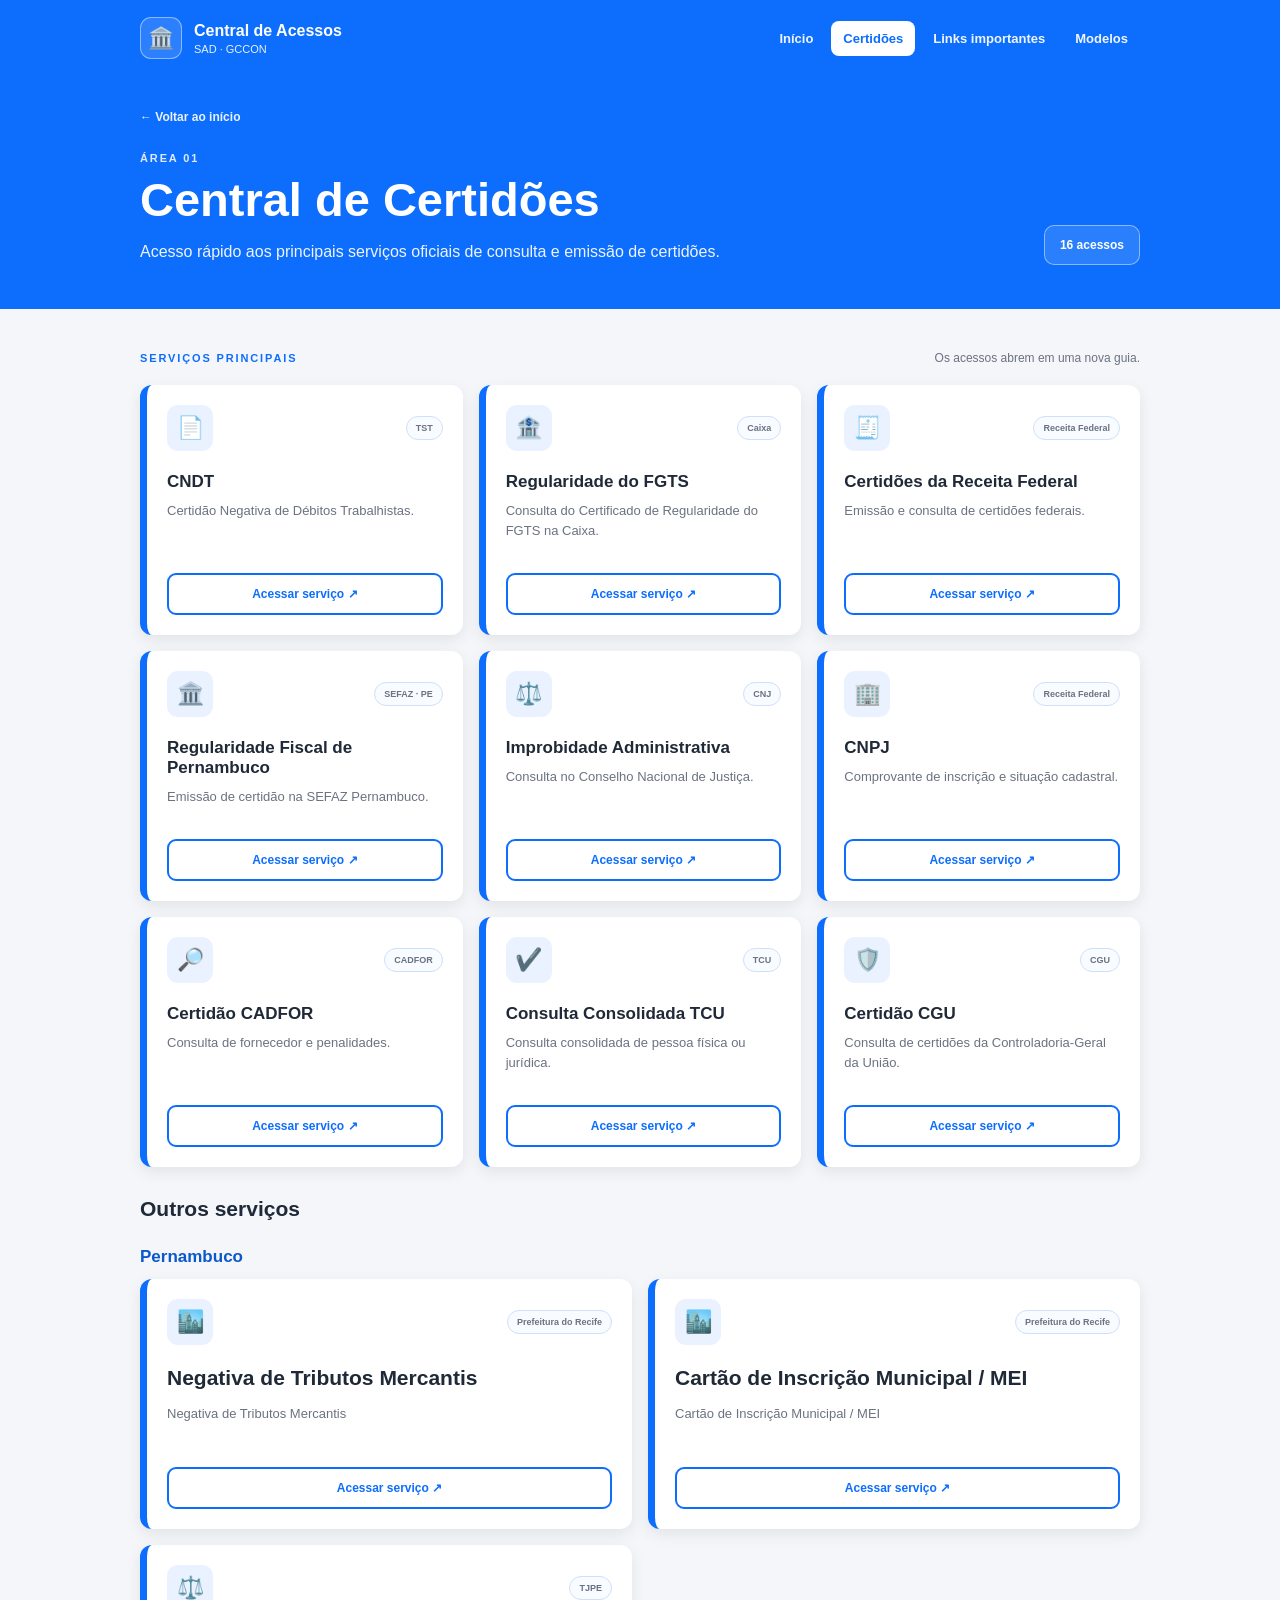
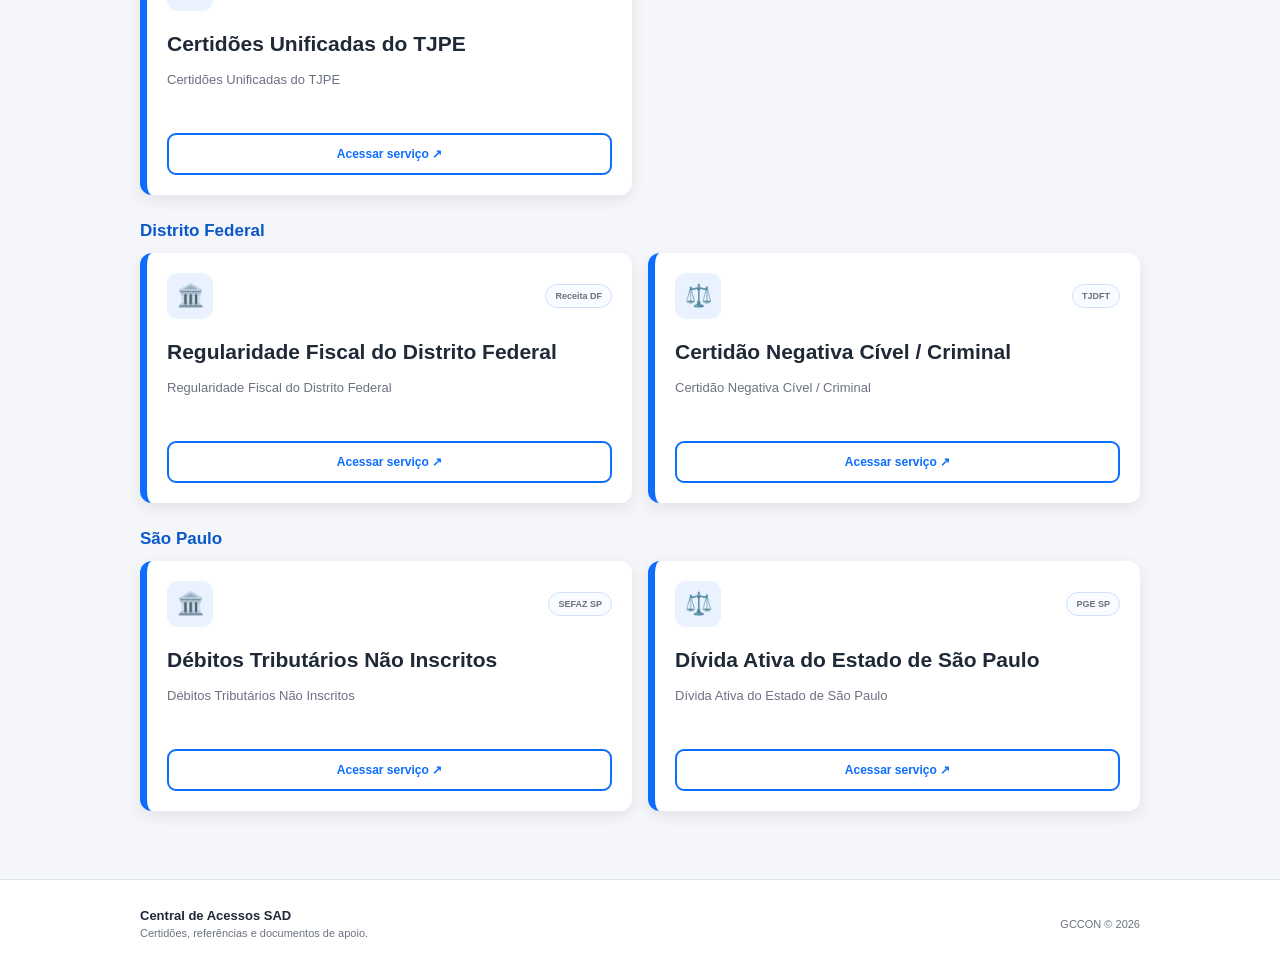
==== certidoes.html @ d299681a "Add files via upload" ====
<!DOCTYPE html><html lang="pt-BR"><head><meta charset="UTF-8"><meta name="viewport" content="width=device-width,initial-scale=1.0"><meta name="description" content="Central unificada de acessos SAD."><title>Central de Certidões | Central de Acessos SAD</title><link rel="stylesheet" href="style.css"></head><body><header class="site-header"><div class="page-width header-inner"><a class="brand" href="index.html"><span class="brand-icon">🏛️</span><span><strong>Central de Acessos</strong><small>SAD · GCCON</small></span></a><nav class="main-nav" aria-label="Navegação principal"><a  href="index.html">Início</a><a class="active" href="certidoes.html">Certidões</a><a  href="links-importantes.html">Links importantes</a><a  href="modelos.html">Modelos</a></nav></div></header><main><section class="page-intro"><div class="page-width"><a class="back-link" href="index.html">← Voltar ao início</a><div class="page-intro-row"><div><span class="eyebrow">Área 01</span><h1>Central de Certidões</h1><p>Acesso rápido aos principais serviços oficiais de consulta e emissão de certidões.</p></div><div class="stat">16 acessos</div></div></div></section><section class="page-width listing-section"><div class="listing-heading"><span class="eyebrow">Serviços principais</span><p>Os acessos abrem em uma nova guia.</p></div><div class="service-grid three"><article class="service-card"><div class="service-top"><span class="icon-box">📄</span><span class="category-pill">TST</span></div><div class="service-body"><h2>CNDT</h2><p>Certidão Negativa de Débitos Trabalhistas.</p></div><a class="action-button" href="https://cndt-certidao.tst.jus.br/inicio.faces" target="_blank" rel="noopener noreferrer">Acessar serviço ↗</a></article><article class="service-card"><div class="service-top"><span class="icon-box">🏦</span><span class="category-pill">Caixa</span></div><div class="service-body"><h2>Regularidade do FGTS</h2><p>Consulta do Certificado de Regularidade do FGTS na Caixa.</p></div><a class="action-button" href="https://consulta-crf.caixa.gov.br/consultacrf/pages/consultaEmpregador.jsf" target="_blank" rel="noopener noreferrer">Acessar serviço ↗</a></article><article class="service-card"><div class="service-top"><span class="icon-box">🧾</span><span class="category-pill">Receita Federal</span></div><div class="service-body"><h2>Certidões da Receita Federal</h2><p>Emissão e consulta de certidões federais.</p></div><a class="action-button" href="https://servicos.receitafederal.gov.br/servico/certidoes/#/home" target="_blank" rel="noopener noreferrer">Acessar serviço ↗</a></article><article class="service-card"><div class="service-top"><span class="icon-box">🏛️</span><span class="category-pill">SEFAZ · PE</span></div><div class="service-body"><h2>Regularidade Fiscal de Pernambuco</h2><p>Emissão de certidão na SEFAZ Pernambuco.</p></div><a class="action-button" href="https://efisco.sefaz.pe.gov.br/sfi_trb_gcc/PREmitirCertidaoRegularidadeFiscalMovel" target="_blank" rel="noopener noreferrer">Acessar serviço ↗</a></article><article class="service-card"><div class="service-top"><span class="icon-box">⚖️</span><span class="category-pill">CNJ</span></div><div class="service-body"><h2>Improbidade Administrativa</h2><p>Consulta no Conselho Nacional de Justiça.</p></div><a class="action-button" href="https://www.cnj.jus.br/improbidade_adm/consultar_requerido.php" target="_blank" rel="noopener noreferrer">Acessar serviço ↗</a></article><article class="service-card"><div class="service-top"><span class="icon-box">🏢</span><span class="category-pill">Receita Federal</span></div><div class="service-body"><h2>CNPJ</h2><p>Comprovante de inscrição e situação cadastral.</p></div><a class="action-button" href="https://solucoes.receita.fazenda.gov.br/Servicos/cnpjreva/" target="_blank" rel="noopener noreferrer">Acessar serviço ↗</a></article><article class="service-card"><div class="service-top"><span class="icon-box">🔎</span><span class="category-pill">CADFOR</span></div><div class="service-body"><h2>Certidão CADFOR</h2><p>Consulta de fornecedor e penalidades.</p></div><a class="action-button" href="https://efisco.sefaz.pe.gov.br/sfi_fin_gbp/PREmitirFornecedorPenalidade" target="_blank" rel="noopener noreferrer">Acessar serviço ↗</a></article><article class="service-card"><div class="service-top"><span class="icon-box">✔️</span><span class="category-pill">TCU</span></div><div class="service-body"><h2>Consulta Consolidada TCU</h2><p>Consulta consolidada de pessoa física ou jurídica.</p></div><a class="action-button" href="https://certidoes-apf.apps.tcu.gov.br/" target="_blank" rel="noopener noreferrer">Acessar serviço ↗</a></article><article class="service-card"><div class="service-top"><span class="icon-box">🛡️</span><span class="category-pill">CGU</span></div><div class="service-body"><h2>Certidão CGU</h2><p>Consulta de certidões da Controladoria-Geral da União.</p></div><a class="action-button" href="https://certidoes.cgu.gov.br/consulta-certidao" target="_blank" rel="noopener noreferrer">Acessar serviço ↗</a></article></div><div class="other-services"><h2>Outros serviços</h2><div class="other-group"><h3>Pernambuco</h3><div class="service-grid"><article class="service-card"><div class="service-top"><span class="icon-box">🏙️</span><span class="category-pill">Prefeitura do Recife</span></div><div class="service-body"><h2>Negativa de Tributos Mercantis</h2><p>Negativa de Tributos Mercantis</p></div><a class="action-button" href="https://portalfinancas.recife.pe.gov.br/emissaoCertidao/4" target="_blank" rel="noopener noreferrer">Acessar serviço ↗</a></article><article class="service-card"><div class="service-top"><span class="icon-box">🏙️</span><span class="category-pill">Prefeitura do Recife</span></div><div class="service-body"><h2>Cartão de Inscrição Municipal / MEI</h2><p>Cartão de Inscrição Municipal / MEI</p></div><a class="action-button" href="https://portalfinancas.recife.pe.gov.br/emissaoPJMei" target="_blank" rel="noopener noreferrer">Acessar serviço ↗</a></article><article class="service-card"><div class="service-top"><span class="icon-box">⚖️</span><span class="category-pill">TJPE</span></div><div class="service-body"><h2>Certidões Unificadas do TJPE</h2><p>Certidões Unificadas do TJPE</p></div><a class="action-button" href="https://certidoesunificadas.app.tjpe.jus.br/" target="_blank" rel="noopener noreferrer">Acessar serviço ↗</a></article></div></div><div class="other-group"><h3>Distrito Federal</h3><div class="service-grid"><article class="service-card"><div class="service-top"><span class="icon-box">🏛️</span><span class="category-pill">Receita DF</span></div><div class="service-body"><h2>Regularidade Fiscal do Distrito Federal</h2><p>Regularidade Fiscal do Distrito Federal</p></div><a class="action-button" href="https://ww1.receita.fazenda.df.gov.br/cidadao/certidoes/Certidao" target="_blank" rel="noopener noreferrer">Acessar serviço ↗</a></article><article class="service-card"><div class="service-top"><span class="icon-box">⚖️</span><span class="category-pill">TJDFT</span></div><div class="service-body"><h2>Certidão Negativa Cível / Criminal</h2><p>Certidão Negativa Cível / Criminal</p></div><a class="action-button" href="https://cnc.tjdft.jus.br/solicitacao-externa" target="_blank" rel="noopener noreferrer">Acessar serviço ↗</a></article></div></div><div class="other-group"><h3>São Paulo</h3><div class="service-grid"><article class="service-card"><div class="service-top"><span class="icon-box">🏛️</span><span class="category-pill">SEFAZ SP</span></div><div class="service-body"><h2>Débitos Tributários Não Inscritos</h2><p>Débitos Tributários Não Inscritos</p></div><a class="action-button" href="https://www10.fazenda.sp.gov.br/CertidaoNegativaDeb/Pages/EmissaoCertidaoNegativa.aspx" target="_blank" rel="noopener noreferrer">Acessar serviço ↗</a></article><article class="service-card"><div class="service-top"><span class="icon-box">⚖️</span><span class="category-pill">PGE SP</span></div><div class="service-body"><h2>Dívida Ativa do Estado de São Paulo</h2><p>Dívida Ativa do Estado de São Paulo</p></div><a class="action-button" href="https://www.dividaativa.pge.sp.gov.br/sc/loginIdpGovBr.jsf" target="_blank" rel="noopener noreferrer">Acessar serviço ↗</a></article></div></div></div></section></main><footer class="site-footer"><div class="page-width footer-inner"><div><strong>Central de Acessos SAD</strong><span>Certidões, referências e documentos de apoio.</span></div><div>GCCON © 2026</div></div></footer></body></html>
---- style.css ----
:root{
  --blue:#0d6efd; --blue-dark:#0a58ca; --blue-soft:#eaf2ff;
  --bg:#f4f6fa; --surface:#fff; --text:#1f2937; --muted:#6b7280;
  --line:#dce3ed; --shadow:0 5px 15px rgba(0,0,0,.08);
  --shadow-hover:0 8px 20px rgba(13,110,253,.22);
}
*{box-sizing:border-box;margin:0;padding:0}
html{scroll-behavior:smooth}
body{min-height:100vh;display:flex;flex-direction:column;background:var(--bg);color:var(--text);font-family:"Segoe UI",Arial,sans-serif}
a{color:inherit;text-decoration:none}.page-width{width:min(1000px,calc(100% - 40px));margin-inline:auto}
.site-header{background:var(--blue);color:#fff}.header-inner{min-height:76px;display:flex;align-items:center;justify-content:space-between;gap:24px}.brand{display:flex;align-items:center;gap:12px}.brand-icon{width:42px;height:42px;display:grid;place-items:center;border:1px solid rgba(255,255,255,.45);border-radius:11px;background:rgba(255,255,255,.13);font-size:21px}.brand strong,.brand small{display:block}.brand strong{font-size:16px}.brand small{margin-top:3px;font-size:11px;opacity:.9}.main-nav{display:flex;gap:6px;align-items:center}.main-nav a{padding:10px 12px;border-radius:8px;color:#eef5ff;font-size:13px;font-weight:700;transition:.2s}.main-nav a:hover,.main-nav a.active{background:#fff;color:var(--blue)}
main{flex:1}.hero{background:var(--blue);color:#fff;padding:52px 0 58px}.hero-inner{display:flex;align-items:center;justify-content:space-between;gap:36px}.eyebrow{display:block;font-size:11px;font-weight:800;letter-spacing:.17em;text-transform:uppercase;color:var(--blue)}.hero .eyebrow{color:#dceaff}.hero h1{font-size:clamp(36px,5vw,54px);line-height:1.05;margin:9px 0 14px}.hero p{max-width:700px;font-size:16px;line-height:1.65;opacity:.94}.hero-mark{width:108px;height:108px;flex:0 0 auto;display:grid;place-items:center;border:2px solid rgba(255,255,255,.5);border-radius:24px;background:rgba(255,255,255,.12);font-size:42px}
.home-content,.listing-section,.documents-section{padding:42px 0 68px}.section-heading{display:flex;align-items:end;justify-content:space-between;gap:24px;margin-bottom:22px}.section-heading h2{font-size:26px;margin-top:6px}.section-heading p{max-width:390px;color:var(--muted);font-size:13px;line-height:1.5}.project-grid{display:grid;grid-template-columns:repeat(3,minmax(0,1fr));gap:18px}.project-card{min-height:300px;padding:23px;display:flex;flex-direction:column;background:#fff;border-radius:12px;border-left:7px solid var(--blue);box-shadow:var(--shadow);transition:.2s}.project-card:hover{transform:translateY(-4px);background:var(--blue);color:#fff;box-shadow:var(--shadow-hover)}.project-top,.project-footer,.service-top,.group-heading,.download-row,.download-info{display:flex;align-items:center}.project-top,.project-footer,.service-top,.group-heading,.download-row{justify-content:space-between;gap:14px}.project-number{font-size:12px;font-weight:800;color:#9ca3af}.icon-box{width:46px;height:46px;display:grid;place-items:center;border-radius:11px;background:var(--blue-soft);font-size:22px}.project-card:hover .icon-box{background:#fff}.project-body{margin:31px 0 24px}.project-card h3{font-size:20px;margin-bottom:11px}.project-card p{font-size:13px;line-height:1.65;color:var(--muted)}.project-card:hover p,.project-card:hover .project-number,.project-card:hover .project-footer{color:#eaf2ff}.project-footer{margin-top:auto;padding-top:16px;border-top:1px solid var(--line);font-size:11px;color:var(--muted);font-weight:700}.project-card:hover .project-footer{border-color:rgba(255,255,255,.3)}.round-arrow{width:31px;height:31px;display:grid;place-items:center;border-radius:50%;background:var(--blue);color:#fff}.project-card:hover .round-arrow{background:#fff;color:var(--blue)}
.page-intro{background:var(--blue);color:#fff;padding:31px 0 44px}.back-link{display:inline-block;margin-bottom:28px;color:#eaf2ff;font-size:12px;font-weight:700}.page-intro-row{display:flex;align-items:end;justify-content:space-between;gap:30px}.page-intro h1{font-size:clamp(34px,5vw,47px);margin:8px 0 12px}.page-intro p{max-width:690px;line-height:1.6;opacity:.93}.page-intro .eyebrow{color:#dceaff}.stat{padding:12px 15px;border:1px solid rgba(255,255,255,.45);border-radius:10px;background:rgba(255,255,255,.12);font-size:12px;font-weight:800;white-space:nowrap}
.listing-heading{display:flex;align-items:center;justify-content:space-between;gap:20px;margin-bottom:20px}.listing-heading p{color:var(--muted);font-size:12px}.service-grid{display:grid;grid-template-columns:repeat(2,minmax(0,1fr));gap:16px}.service-grid.three{grid-template-columns:repeat(3,minmax(0,1fr))}.service-card{min-height:250px;padding:20px;display:flex;flex-direction:column;background:#fff;border-radius:12px;border-left:7px solid var(--blue);box-shadow:var(--shadow);transition:.2s}.service-card:hover{transform:translateY(-3px);box-shadow:var(--shadow-hover)}.category-pill{padding:6px 9px;border:1px solid #cfe0f8;border-radius:999px;background:#f8fbff;color:var(--muted);font-size:9px;font-weight:800}.service-body{margin:21px 0 18px}.service-card h2{font-size:17px;margin-bottom:9px}.service-card p{color:var(--muted);font-size:13px;line-height:1.55}.action-button,.download-button{margin-top:auto;min-height:42px;padding:10px 14px;display:flex;align-items:center;justify-content:center;gap:7px;border:2px solid var(--blue);border-radius:9px;color:var(--blue);font-size:12px;font-weight:800;transition:.2s}.action-button:hover,.download-button:hover{background:var(--blue);color:#fff}.other-services{margin-top:30px}.other-services h2{font-size:21px;margin-bottom:14px}.other-group{margin-top:26px}.other-group h3{font-size:17px;margin-bottom:12px;color:var(--blue-dark)}
.documents-section{display:grid;gap:28px}.document-group{padding:21px;background:#fff;border-radius:14px;border:1px solid var(--line);box-shadow:var(--shadow)}.group-heading{margin-bottom:16px}.group-heading h2{font-size:20px}.count-pill{padding:6px 9px;border-radius:999px;background:var(--blue-soft);color:var(--blue);font-size:10px;font-weight:800}.download-list{display:grid;gap:10px}.download-row{min-height:76px;padding:13px 14px;border:1px solid #e5e7eb;border-radius:10px;background:#fbfdff}.download-info{min-width:0;gap:12px}.file-icon{width:39px;height:39px;display:grid;place-items:center;flex:0 0 auto;border-radius:9px;background:var(--blue-soft);font-size:18px}.download-row h3{font-size:13px;line-height:1.35;margin-bottom:4px}.file-type{color:var(--blue);font-size:9px;font-weight:800}.download-button{min-width:104px;margin:0;flex:0 0 auto}
.site-footer{margin-top:auto;background:#fff;border-top:1px solid var(--line)}.footer-inner{min-height:88px;display:flex;align-items:center;justify-content:space-between;gap:20px;color:var(--muted);font-size:11px}.footer-inner strong,.footer-inner span{display:block}.footer-inner strong{color:var(--text);font-size:13px;margin-bottom:4px}
@media(max-width:850px){.header-inner{padding:13px 0;align-items:flex-start;flex-direction:column}.main-nav{width:100%;overflow-x:auto}.main-nav a{white-space:nowrap}.project-grid,.service-grid.three{grid-template-columns:repeat(2,minmax(0,1fr))}.project-card:last-child{grid-column:1/-1}.hero-mark{display:none}}
@media(max-width:620px){.page-width{width:min(100% - 24px,1000px)}.hero{padding:38px 0 43px}.hero h1{font-size:37px}.section-heading,.listing-heading,.page-intro-row{align-items:flex-start;flex-direction:column}.project-grid,.service-grid,.service-grid.three{grid-template-columns:1fr}.project-card:last-child{grid-column:auto}.download-row{align-items:stretch;flex-direction:column}.download-button{width:100%}.footer-inner{padding:21px 0;align-items:flex-start;flex-direction:column;justify-content:center}}
@media(prefers-reduced-motion:reduce){*{scroll-behavior:auto!important;transition:none!important}}
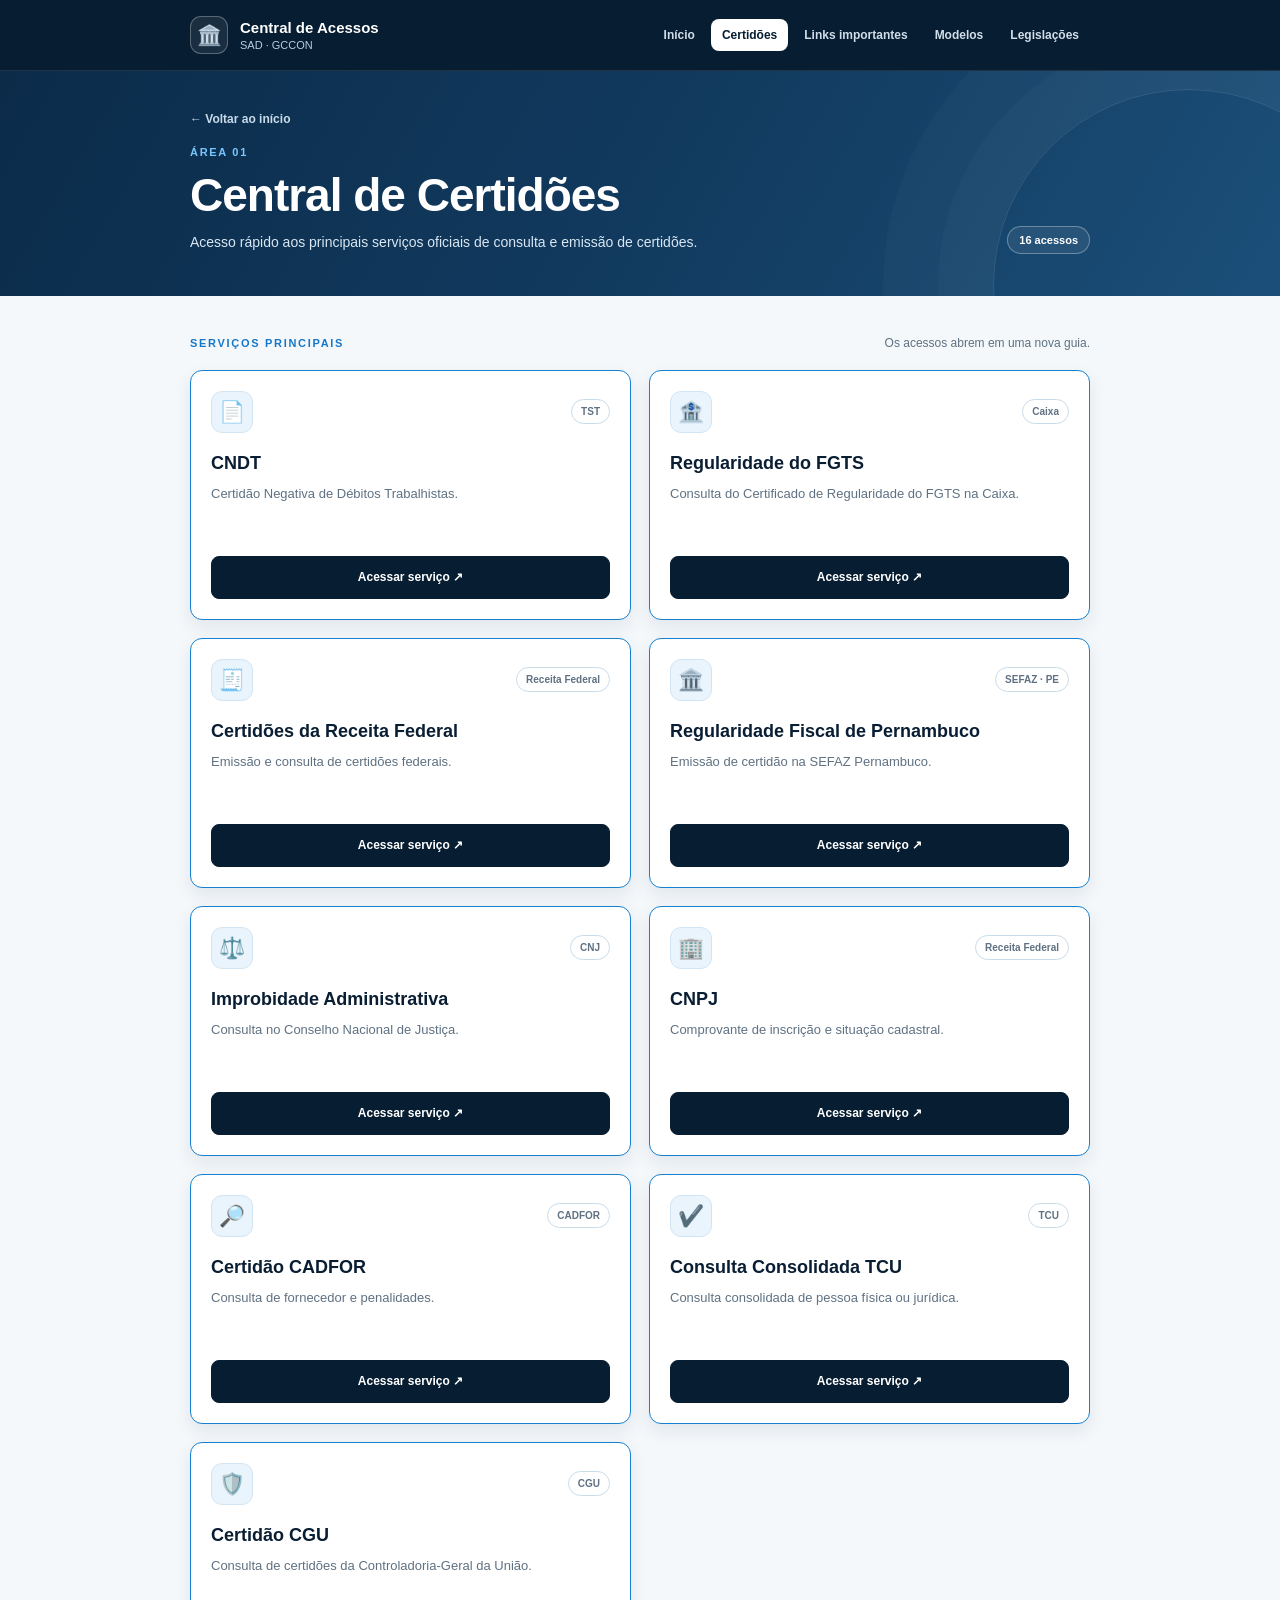
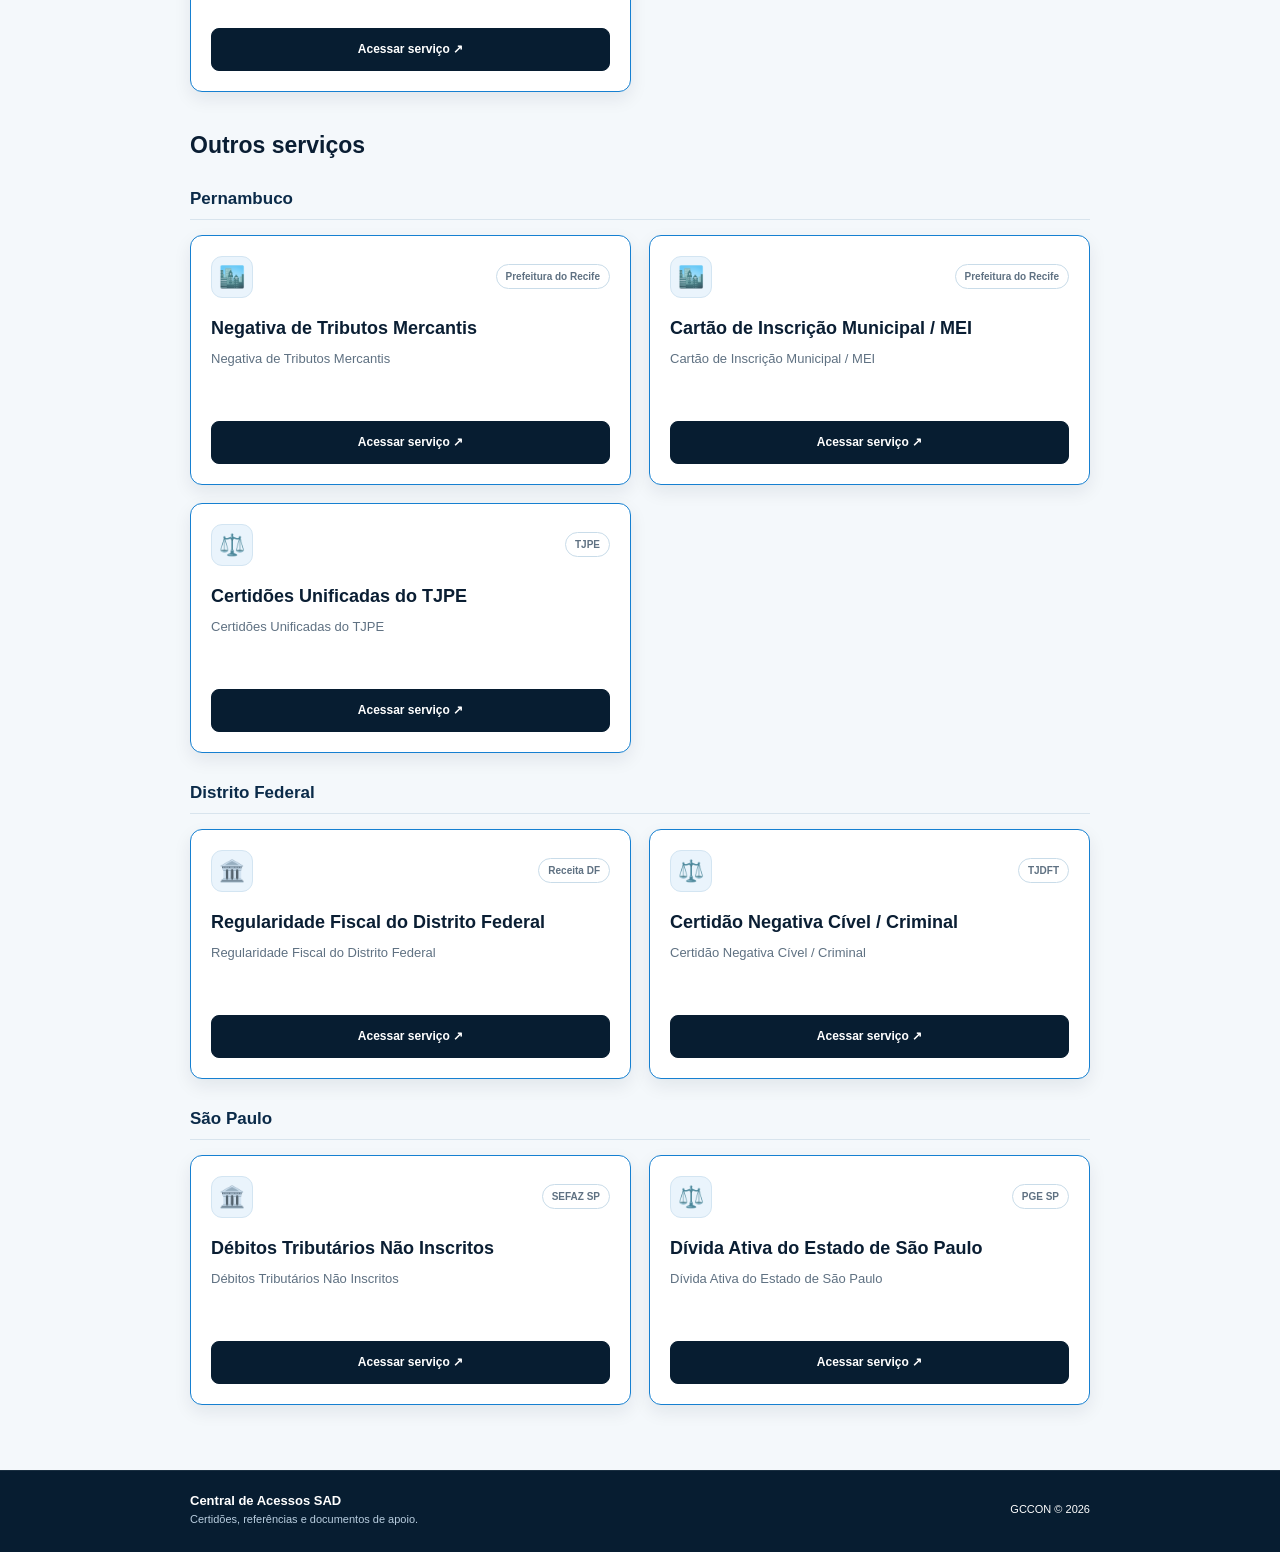
==== commit dcd46a98: "Add files via upload" ====
--- a/certidoes.html
+++ b/certidoes.html
@@ -1 +1 @@
-<!DOCTYPE html><html lang="pt-BR"><head><meta charset="UTF-8"><meta name="viewport" content="width=device-width,initial-scale=1.0"><meta name="description" content="Central unificada de acessos SAD."><title>Central de Certidões | Central de Acessos SAD</title><link rel="stylesheet" href="style.css"></head><body><header class="site-header"><div class="page-width header-inner"><a class="brand" href="index.html"><span class="brand-icon">🏛️</span><span><strong>Central de Acessos</strong><small>SAD · GCCON</small></span></a><nav class="main-nav" aria-label="Navegação principal"><a  href="index.html">Início</a><a class="active" href="certidoes.html">Certidões</a><a  href="links-importantes.html">Links importantes</a><a  href="modelos.html">Modelos</a></nav></div></header><main><section class="page-intro"><div class="page-width"><a class="back-link" href="index.html">← Voltar ao início</a><div class="page-intro-row"><div><span class="eyebrow">Área 01</span><h1>Central de Certidões</h1><p>Acesso rápido aos principais serviços oficiais de consulta e emissão de certidões.</p></div><div class="stat">16 acessos</div></div></div></section><section class="page-width listing-section"><div class="listing-heading"><span class="eyebrow">Serviços principais</span><p>Os acessos abrem em uma nova guia.</p></div><div class="service-grid three"><article class="service-card"><div class="service-top"><span class="icon-box">📄</span><span class="category-pill">TST</span></div><div class="service-body"><h2>CNDT</h2><p>Certidão Negativa de Débitos Trabalhistas.</p></div><a class="action-button" href="https://cndt-certidao.tst.jus.br/inicio.faces" target="_blank" rel="noopener noreferrer">Acessar serviço ↗</a></article><article class="service-card"><div class="service-top"><span class="icon-box">🏦</span><span class="category-pill">Caixa</span></div><div class="service-body"><h2>Regularidade do FGTS</h2><p>Consulta do Certificado de Regularidade do FGTS na Caixa.</p></div><a class="action-button" href="https://consulta-crf.caixa.gov.br/consultacrf/pages/consultaEmpregador.jsf" target="_blank" rel="noopener noreferrer">Acessar serviço ↗</a></article><article class="service-card"><div class="service-top"><span class="icon-box">🧾</span><span class="category-pill">Receita Federal</span></div><div class="service-body"><h2>Certidões da Receita Federal</h2><p>Emissão e consulta de certidões federais.</p></div><a class="action-button" href="https://servicos.receitafederal.gov.br/servico/certidoes/#/home" target="_blank" rel="noopener noreferrer">Acessar serviço ↗</a></article><article class="service-card"><div class="service-top"><span class="icon-box">🏛️</span><span class="category-pill">SEFAZ · PE</span></div><div class="service-body"><h2>Regularidade Fiscal de Pernambuco</h2><p>Emissão de certidão na SEFAZ Pernambuco.</p></div><a class="action-button" href="https://efisco.sefaz.pe.gov.br/sfi_trb_gcc/PREmitirCertidaoRegularidadeFiscalMovel" target="_blank" rel="noopener noreferrer">Acessar serviço ↗</a></article><article class="service-card"><div class="service-top"><span class="icon-box">⚖️</span><span class="category-pill">CNJ</span></div><div class="service-body"><h2>Improbidade Administrativa</h2><p>Consulta no Conselho Nacional de Justiça.</p></div><a class="action-button" href="https://www.cnj.jus.br/improbidade_adm/consultar_requerido.php" target="_blank" rel="noopener noreferrer">Acessar serviço ↗</a></article><article class="service-card"><div class="service-top"><span class="icon-box">🏢</span><span class="category-pill">Receita Federal</span></div><div class="service-body"><h2>CNPJ</h2><p>Comprovante de inscrição e situação cadastral.</p></div><a class="action-button" href="https://solucoes.receita.fazenda.gov.br/Servicos/cnpjreva/" target="_blank" rel="noopener noreferrer">Acessar serviço ↗</a></article><article class="service-card"><div class="service-top"><span class="icon-box">🔎</span><span class="category-pill">CADFOR</span></div><div class="service-body"><h2>Certidão CADFOR</h2><p>Consulta de fornecedor e penalidades.</p></div><a class="action-button" href="https://efisco.sefaz.pe.gov.br/sfi_fin_gbp/PREmitirFornecedorPenalidade" target="_blank" rel="noopener noreferrer">Acessar serviço ↗</a></article><article class="service-card"><div class="service-top"><span class="icon-box">✔️</span><span class="category-pill">TCU</span></div><div class="service-body"><h2>Consulta Consolidada TCU</h2><p>Consulta consolidada de pessoa física ou jurídica.</p></div><a class="action-button" href="https://certidoes-apf.apps.tcu.gov.br/" target="_blank" rel="noopener noreferrer">Acessar serviço ↗</a></article><article class="service-card"><div class="service-top"><span class="icon-box">🛡️</span><span class="category-pill">CGU</span></div><div class="service-body"><h2>Certidão CGU</h2><p>Consulta de certidões da Controladoria-Geral da União.</p></div><a class="action-button" href="https://certidoes.cgu.gov.br/consulta-certidao" target="_blank" rel="noopener noreferrer">Acessar serviço ↗</a></article></div><div class="other-services"><h2>Outros serviços</h2><div class="other-group"><h3>Pernambuco</h3><div class="service-grid"><article class="service-card"><div class="service-top"><span class="icon-box">🏙️</span><span class="category-pill">Prefeitura do Recife</span></div><div class="service-body"><h2>Negativa de Tributos Mercantis</h2><p>Negativa de Tributos Mercantis</p></div><a class="action-button" href="https://portalfinancas.recife.pe.gov.br/emissaoCertidao/4" target="_blank" rel="noopener noreferrer">Acessar serviço ↗</a></article><article class="service-card"><div class="service-top"><span class="icon-box">🏙️</span><span class="category-pill">Prefeitura do Recife</span></div><div class="service-body"><h2>Cartão de Inscrição Municipal / MEI</h2><p>Cartão de Inscrição Municipal / MEI</p></div><a class="action-button" href="https://portalfinancas.recife.pe.gov.br/emissaoPJMei" target="_blank" rel="noopener noreferrer">Acessar serviço ↗</a></article><article class="service-card"><div class="service-top"><span class="icon-box">⚖️</span><span class="category-pill">TJPE</span></div><div class="service-body"><h2>Certidões Unificadas do TJPE</h2><p>Certidões Unificadas do TJPE</p></div><a class="action-button" href="https://certidoesunificadas.app.tjpe.jus.br/" target="_blank" rel="noopener noreferrer">Acessar serviço ↗</a></article></div></div><div class="other-group"><h3>Distrito Federal</h3><div class="service-grid"><article class="service-card"><div class="service-top"><span class="icon-box">🏛️</span><span class="category-pill">Receita DF</span></div><div class="service-body"><h2>Regularidade Fiscal do Distrito Federal</h2><p>Regularidade Fiscal do Distrito Federal</p></div><a class="action-button" href="https://ww1.receita.fazenda.df.gov.br/cidadao/certidoes/Certidao" target="_blank" rel="noopener noreferrer">Acessar serviço ↗</a></article><article class="service-card"><div class="service-top"><span class="icon-box">⚖️</span><span class="category-pill">TJDFT</span></div><div class="service-body"><h2>Certidão Negativa Cível / Criminal</h2><p>Certidão Negativa Cível / Criminal</p></div><a class="action-button" href="https://cnc.tjdft.jus.br/solicitacao-externa" target="_blank" rel="noopener noreferrer">Acessar serviço ↗</a></article></div></div><div class="other-group"><h3>São Paulo</h3><div class="service-grid"><article class="service-card"><div class="service-top"><span class="icon-box">🏛️</span><span class="category-pill">SEFAZ SP</span></div><div class="service-body"><h2>Débitos Tributários Não Inscritos</h2><p>Débitos Tributários Não Inscritos</p></div><a class="action-button" href="https://www10.fazenda.sp.gov.br/CertidaoNegativaDeb/Pages/EmissaoCertidaoNegativa.aspx" target="_blank" rel="noopener noreferrer">Acessar serviço ↗</a></article><article class="service-card"><div class="service-top"><span class="icon-box">⚖️</span><span class="category-pill">PGE SP</span></div><div class="service-body"><h2>Dívida Ativa do Estado de São Paulo</h2><p>Dívida Ativa do Estado de São Paulo</p></div><a class="action-button" href="https://www.dividaativa.pge.sp.gov.br/sc/loginIdpGovBr.jsf" target="_blank" rel="noopener noreferrer">Acessar serviço ↗</a></article></div></div></div></section></main><footer class="site-footer"><div class="page-width footer-inner"><div><strong>Central de Acessos SAD</strong><span>Certidões, referências e documentos de apoio.</span></div><div>GCCON © 2026</div></div></footer></body></html>+<!DOCTYPE html><html lang="pt-BR"><head><meta charset="UTF-8"><meta name="viewport" content="width=device-width,initial-scale=1.0"><meta name="description" content="Central unificada de acessos SAD."><title>Central de Certidões | Central de Acessos SAD</title><link rel="stylesheet" href="style.css"></head><body><header class="site-header"><div class="page-width header-inner"><a class="brand" href="index.html"><span class="brand-icon">🏛️</span><span><strong>Central de Acessos</strong><small>SAD · GCCON</small></span></a><nav class="main-nav" aria-label="Navegação principal"><a  href="index.html">Início</a><a class="active" href="certidoes.html">Certidões</a><a  href="links-importantes.html">Links importantes</a><a  href="modelos.html">Modelos</a><a href="https://docs.google.com/document/d/1Scb9C1qWNrUcBOqOeS8YR20FiJjlI9TKXhYJh_ZN8IU/edit?tab=t.0" target="_blank" rel="noopener noreferrer">Legislações</a></nav></div></header><main><section class="page-intro"><div class="page-width"><a class="back-link" href="index.html">← Voltar ao início</a><div class="page-intro-row"><div><span class="eyebrow">Área 01</span><h1>Central de Certidões</h1><p>Acesso rápido aos principais serviços oficiais de consulta e emissão de certidões.</p></div><div class="stat">16 acessos</div></div></div></section><section class="page-width listing-section"><div class="listing-heading"><span class="eyebrow">Serviços principais</span><p>Os acessos abrem em uma nova guia.</p></div><div class="service-grid three"><article class="service-card"><div class="service-top"><span class="icon-box">📄</span><span class="category-pill">TST</span></div><div class="service-body"><h2>CNDT</h2><p>Certidão Negativa de Débitos Trabalhistas.</p></div><a class="action-button" href="https://cndt-certidao.tst.jus.br/inicio.faces" target="_blank" rel="noopener noreferrer">Acessar serviço ↗</a></article><article class="service-card"><div class="service-top"><span class="icon-box">🏦</span><span class="category-pill">Caixa</span></div><div class="service-body"><h2>Regularidade do FGTS</h2><p>Consulta do Certificado de Regularidade do FGTS na Caixa.</p></div><a class="action-button" href="https://consulta-crf.caixa.gov.br/consultacrf/pages/consultaEmpregador.jsf" target="_blank" rel="noopener noreferrer">Acessar serviço ↗</a></article><article class="service-card"><div class="service-top"><span class="icon-box">🧾</span><span class="category-pill">Receita Federal</span></div><div class="service-body"><h2>Certidões da Receita Federal</h2><p>Emissão e consulta de certidões federais.</p></div><a class="action-button" href="https://servicos.receitafederal.gov.br/servico/certidoes/#/home" target="_blank" rel="noopener noreferrer">Acessar serviço ↗</a></article><article class="service-card"><div class="service-top"><span class="icon-box">🏛️</span><span class="category-pill">SEFAZ · PE</span></div><div class="service-body"><h2>Regularidade Fiscal de Pernambuco</h2><p>Emissão de certidão na SEFAZ Pernambuco.</p></div><a class="action-button" href="https://efisco.sefaz.pe.gov.br/sfi_trb_gcc/PREmitirCertidaoRegularidadeFiscalMovel" target="_blank" rel="noopener noreferrer">Acessar serviço ↗</a></article><article class="service-card"><div class="service-top"><span class="icon-box">⚖️</span><span class="category-pill">CNJ</span></div><div class="service-body"><h2>Improbidade Administrativa</h2><p>Consulta no Conselho Nacional de Justiça.</p></div><a class="action-button" href="https://www.cnj.jus.br/improbidade_adm/consultar_requerido.php" target="_blank" rel="noopener noreferrer">Acessar serviço ↗</a></article><article class="service-card"><div class="service-top"><span class="icon-box">🏢</span><span class="category-pill">Receita Federal</span></div><div class="service-body"><h2>CNPJ</h2><p>Comprovante de inscrição e situação cadastral.</p></div><a class="action-button" href="https://solucoes.receita.fazenda.gov.br/Servicos/cnpjreva/" target="_blank" rel="noopener noreferrer">Acessar serviço ↗</a></article><article class="service-card"><div class="service-top"><span class="icon-box">🔎</span><span class="category-pill">CADFOR</span></div><div class="service-body"><h2>Certidão CADFOR</h2><p>Consulta de fornecedor e penalidades.</p></div><a class="action-button" href="https://efisco.sefaz.pe.gov.br/sfi_fin_gbp/PREmitirFornecedorPenalidade" target="_blank" rel="noopener noreferrer">Acessar serviço ↗</a></article><article class="service-card"><div class="service-top"><span class="icon-box">✔️</span><span class="category-pill">TCU</span></div><div class="service-body"><h2>Consulta Consolidada TCU</h2><p>Consulta consolidada de pessoa física ou jurídica.</p></div><a class="action-button" href="https://certidoes-apf.apps.tcu.gov.br/" target="_blank" rel="noopener noreferrer">Acessar serviço ↗</a></article><article class="service-card"><div class="service-top"><span class="icon-box">🛡️</span><span class="category-pill">CGU</span></div><div class="service-body"><h2>Certidão CGU</h2><p>Consulta de certidões da Controladoria-Geral da União.</p></div><a class="action-button" href="https://certidoes.cgu.gov.br/consulta-certidao" target="_blank" rel="noopener noreferrer">Acessar serviço ↗</a></article></div><div class="other-services"><h2>Outros serviços</h2><div class="other-group"><h3>Pernambuco</h3><div class="service-grid"><article class="service-card"><div class="service-top"><span class="icon-box">🏙️</span><span class="category-pill">Prefeitura do Recife</span></div><div class="service-body"><h2>Negativa de Tributos Mercantis</h2><p>Negativa de Tributos Mercantis</p></div><a class="action-button" href="https://portalfinancas.recife.pe.gov.br/emissaoCertidao/4" target="_blank" rel="noopener noreferrer">Acessar serviço ↗</a></article><article class="service-card"><div class="service-top"><span class="icon-box">🏙️</span><span class="category-pill">Prefeitura do Recife</span></div><div class="service-body"><h2>Cartão de Inscrição Municipal / MEI</h2><p>Cartão de Inscrição Municipal / MEI</p></div><a class="action-button" href="https://portalfinancas.recife.pe.gov.br/emissaoPJMei" target="_blank" rel="noopener noreferrer">Acessar serviço ↗</a></article><article class="service-card"><div class="service-top"><span class="icon-box">⚖️</span><span class="category-pill">TJPE</span></div><div class="service-body"><h2>Certidões Unificadas do TJPE</h2><p>Certidões Unificadas do TJPE</p></div><a class="action-button" href="https://certidoesunificadas.app.tjpe.jus.br/" target="_blank" rel="noopener noreferrer">Acessar serviço ↗</a></article></div></div><div class="other-group"><h3>Distrito Federal</h3><div class="service-grid"><article class="service-card"><div class="service-top"><span class="icon-box">🏛️</span><span class="category-pill">Receita DF</span></div><div class="service-body"><h2>Regularidade Fiscal do Distrito Federal</h2><p>Regularidade Fiscal do Distrito Federal</p></div><a class="action-button" href="https://ww1.receita.fazenda.df.gov.br/cidadao/certidoes/Certidao" target="_blank" rel="noopener noreferrer">Acessar serviço ↗</a></article><article class="service-card"><div class="service-top"><span class="icon-box">⚖️</span><span class="category-pill">TJDFT</span></div><div class="service-body"><h2>Certidão Negativa Cível / Criminal</h2><p>Certidão Negativa Cível / Criminal</p></div><a class="action-button" href="https://cnc.tjdft.jus.br/solicitacao-externa" target="_blank" rel="noopener noreferrer">Acessar serviço ↗</a></article></div></div><div class="other-group"><h3>São Paulo</h3><div class="service-grid"><article class="service-card"><div class="service-top"><span class="icon-box">🏛️</span><span class="category-pill">SEFAZ SP</span></div><div class="service-body"><h2>Débitos Tributários Não Inscritos</h2><p>Débitos Tributários Não Inscritos</p></div><a class="action-button" href="https://www10.fazenda.sp.gov.br/CertidaoNegativaDeb/Pages/EmissaoCertidaoNegativa.aspx" target="_blank" rel="noopener noreferrer">Acessar serviço ↗</a></article><article class="service-card"><div class="service-top"><span class="icon-box">⚖️</span><span class="category-pill">PGE SP</span></div><div class="service-body"><h2>Dívida Ativa do Estado de São Paulo</h2><p>Dívida Ativa do Estado de São Paulo</p></div><a class="action-button" href="https://www.dividaativa.pge.sp.gov.br/sc/loginIdpGovBr.jsf" target="_blank" rel="noopener noreferrer">Acessar serviço ↗</a></article></div></div></div></section></main><footer class="site-footer"><div class="page-width footer-inner"><div><strong>Central de Acessos SAD</strong><span>Certidões, referências e documentos de apoio.</span></div><div>GCCON © 2026</div></div></footer></body></html>
--- a/style.css
+++ b/style.css
@@ -1,21 +1,78 @@
-
 :root{
-  --blue:#0d6efd; --blue-dark:#0a58ca; --blue-soft:#eaf2ff;
-  --bg:#f4f6fa; --surface:#fff; --text:#1f2937; --muted:#6b7280;
-  --line:#dce3ed; --shadow:0 5px 15px rgba(0,0,0,.08);
-  --shadow-hover:0 8px 20px rgba(13,110,253,.22);
+  --navy:#071d31;
+  --navy-2:#0b2b49;
+  --hero:#123b60;
+  --hero-2:#1b4f79;
+  --blue:#1677c8;
+  --blue-soft:#eaf4fc;
+  --border:#1680d1;
+  --text:#0a1e33;
+  --muted:#5f7182;
+  --line:#d8e4ed;
+  --bg:#f4f8fb;
+  --white:#fff;
 }
 *{box-sizing:border-box;margin:0;padding:0}
 html{scroll-behavior:smooth}
-body{min-height:100vh;display:flex;flex-direction:column;background:var(--bg);color:var(--text);font-family:"Segoe UI",Arial,sans-serif}
-a{color:inherit;text-decoration:none}.page-width{width:min(1000px,calc(100% - 40px));margin-inline:auto}
-.site-header{background:var(--blue);color:#fff}.header-inner{min-height:76px;display:flex;align-items:center;justify-content:space-between;gap:24px}.brand{display:flex;align-items:center;gap:12px}.brand-icon{width:42px;height:42px;display:grid;place-items:center;border:1px solid rgba(255,255,255,.45);border-radius:11px;background:rgba(255,255,255,.13);font-size:21px}.brand strong,.brand small{display:block}.brand strong{font-size:16px}.brand small{margin-top:3px;font-size:11px;opacity:.9}.main-nav{display:flex;gap:6px;align-items:center}.main-nav a{padding:10px 12px;border-radius:8px;color:#eef5ff;font-size:13px;font-weight:700;transition:.2s}.main-nav a:hover,.main-nav a.active{background:#fff;color:var(--blue)}
-main{flex:1}.hero{background:var(--blue);color:#fff;padding:52px 0 58px}.hero-inner{display:flex;align-items:center;justify-content:space-between;gap:36px}.eyebrow{display:block;font-size:11px;font-weight:800;letter-spacing:.17em;text-transform:uppercase;color:var(--blue)}.hero .eyebrow{color:#dceaff}.hero h1{font-size:clamp(36px,5vw,54px);line-height:1.05;margin:9px 0 14px}.hero p{max-width:700px;font-size:16px;line-height:1.65;opacity:.94}.hero-mark{width:108px;height:108px;flex:0 0 auto;display:grid;place-items:center;border:2px solid rgba(255,255,255,.5);border-radius:24px;background:rgba(255,255,255,.12);font-size:42px}
-.home-content,.listing-section,.documents-section{padding:42px 0 68px}.section-heading{display:flex;align-items:end;justify-content:space-between;gap:24px;margin-bottom:22px}.section-heading h2{font-size:26px;margin-top:6px}.section-heading p{max-width:390px;color:var(--muted);font-size:13px;line-height:1.5}.project-grid{display:grid;grid-template-columns:repeat(3,minmax(0,1fr));gap:18px}.project-card{min-height:300px;padding:23px;display:flex;flex-direction:column;background:#fff;border-radius:12px;border-left:7px solid var(--blue);box-shadow:var(--shadow);transition:.2s}.project-card:hover{transform:translateY(-4px);background:var(--blue);color:#fff;box-shadow:var(--shadow-hover)}.project-top,.project-footer,.service-top,.group-heading,.download-row,.download-info{display:flex;align-items:center}.project-top,.project-footer,.service-top,.group-heading,.download-row{justify-content:space-between;gap:14px}.project-number{font-size:12px;font-weight:800;color:#9ca3af}.icon-box{width:46px;height:46px;display:grid;place-items:center;border-radius:11px;background:var(--blue-soft);font-size:22px}.project-card:hover .icon-box{background:#fff}.project-body{margin:31px 0 24px}.project-card h3{font-size:20px;margin-bottom:11px}.project-card p{font-size:13px;line-height:1.65;color:var(--muted)}.project-card:hover p,.project-card:hover .project-number,.project-card:hover .project-footer{color:#eaf2ff}.project-footer{margin-top:auto;padding-top:16px;border-top:1px solid var(--line);font-size:11px;color:var(--muted);font-weight:700}.project-card:hover .project-footer{border-color:rgba(255,255,255,.3)}.round-arrow{width:31px;height:31px;display:grid;place-items:center;border-radius:50%;background:var(--blue);color:#fff}.project-card:hover .round-arrow{background:#fff;color:var(--blue)}
-.page-intro{background:var(--blue);color:#fff;padding:31px 0 44px}.back-link{display:inline-block;margin-bottom:28px;color:#eaf2ff;font-size:12px;font-weight:700}.page-intro-row{display:flex;align-items:end;justify-content:space-between;gap:30px}.page-intro h1{font-size:clamp(34px,5vw,47px);margin:8px 0 12px}.page-intro p{max-width:690px;line-height:1.6;opacity:.93}.page-intro .eyebrow{color:#dceaff}.stat{padding:12px 15px;border:1px solid rgba(255,255,255,.45);border-radius:10px;background:rgba(255,255,255,.12);font-size:12px;font-weight:800;white-space:nowrap}
-.listing-heading{display:flex;align-items:center;justify-content:space-between;gap:20px;margin-bottom:20px}.listing-heading p{color:var(--muted);font-size:12px}.service-grid{display:grid;grid-template-columns:repeat(2,minmax(0,1fr));gap:16px}.service-grid.three{grid-template-columns:repeat(3,minmax(0,1fr))}.service-card{min-height:250px;padding:20px;display:flex;flex-direction:column;background:#fff;border-radius:12px;border-left:7px solid var(--blue);box-shadow:var(--shadow);transition:.2s}.service-card:hover{transform:translateY(-3px);box-shadow:var(--shadow-hover)}.category-pill{padding:6px 9px;border:1px solid #cfe0f8;border-radius:999px;background:#f8fbff;color:var(--muted);font-size:9px;font-weight:800}.service-body{margin:21px 0 18px}.service-card h2{font-size:17px;margin-bottom:9px}.service-card p{color:var(--muted);font-size:13px;line-height:1.55}.action-button,.download-button{margin-top:auto;min-height:42px;padding:10px 14px;display:flex;align-items:center;justify-content:center;gap:7px;border:2px solid var(--blue);border-radius:9px;color:var(--blue);font-size:12px;font-weight:800;transition:.2s}.action-button:hover,.download-button:hover{background:var(--blue);color:#fff}.other-services{margin-top:30px}.other-services h2{font-size:21px;margin-bottom:14px}.other-group{margin-top:26px}.other-group h3{font-size:17px;margin-bottom:12px;color:var(--blue-dark)}
-.documents-section{display:grid;gap:28px}.document-group{padding:21px;background:#fff;border-radius:14px;border:1px solid var(--line);box-shadow:var(--shadow)}.group-heading{margin-bottom:16px}.group-heading h2{font-size:20px}.count-pill{padding:6px 9px;border-radius:999px;background:var(--blue-soft);color:var(--blue);font-size:10px;font-weight:800}.download-list{display:grid;gap:10px}.download-row{min-height:76px;padding:13px 14px;border:1px solid #e5e7eb;border-radius:10px;background:#fbfdff}.download-info{min-width:0;gap:12px}.file-icon{width:39px;height:39px;display:grid;place-items:center;flex:0 0 auto;border-radius:9px;background:var(--blue-soft);font-size:18px}.download-row h3{font-size:13px;line-height:1.35;margin-bottom:4px}.file-type{color:var(--blue);font-size:9px;font-weight:800}.download-button{min-width:104px;margin:0;flex:0 0 auto}
-.site-footer{margin-top:auto;background:#fff;border-top:1px solid var(--line)}.footer-inner{min-height:88px;display:flex;align-items:center;justify-content:space-between;gap:20px;color:var(--muted);font-size:11px}.footer-inner strong,.footer-inner span{display:block}.footer-inner strong{color:var(--text);font-size:13px;margin-bottom:4px}
-@media(max-width:850px){.header-inner{padding:13px 0;align-items:flex-start;flex-direction:column}.main-nav{width:100%;overflow-x:auto}.main-nav a{white-space:nowrap}.project-grid,.service-grid.three{grid-template-columns:repeat(2,minmax(0,1fr))}.project-card:last-child{grid-column:1/-1}.hero-mark{display:none}}
-@media(max-width:620px){.page-width{width:min(100% - 24px,1000px)}.hero{padding:38px 0 43px}.hero h1{font-size:37px}.section-heading,.listing-heading,.page-intro-row{align-items:flex-start;flex-direction:column}.project-grid,.service-grid,.service-grid.three{grid-template-columns:1fr}.project-card:last-child{grid-column:auto}.download-row{align-items:stretch;flex-direction:column}.download-button{width:100%}.footer-inner{padding:21px 0;align-items:flex-start;flex-direction:column;justify-content:center}}
-@media(prefers-reduced-motion:reduce){*{scroll-behavior:auto!important;transition:none!important}}
+body{min-height:100vh;display:flex;flex-direction:column;background:var(--bg);color:var(--text);font-family:Arial,Helvetica,sans-serif;-webkit-font-smoothing:antialiased}
+a{text-decoration:none;color:inherit}
+.page-width{width:min(900px,calc(100% - 40px));margin:0 auto}
+
+/* Header */
+.site-header{position:relative;z-index:20;background:var(--navy);color:#fff;border-bottom:1px solid rgba(255,255,255,.10)}
+.header-inner{min-height:70px;display:flex;align-items:center;justify-content:space-between;gap:24px}
+.brand{display:flex;align-items:center;gap:12px}
+.brand-icon{width:38px;height:38px;display:grid;place-items:center;border:1px solid rgba(255,255,255,.28);border-radius:11px;background:rgba(255,255,255,.08);font-size:20px}
+.brand strong,.brand small{display:block}.brand strong{font-size:15px}.brand small{margin-top:3px;color:#b9cee0;font-size:11px}
+.main-nav{display:flex;align-items:center;gap:5px;flex-wrap:wrap}
+.main-nav a{padding:9px 11px;border-radius:8px;color:#d1deea;font-size:12px;font-weight:700;transition:.2s}
+.main-nav a:hover,.main-nav a.active{background:#fff;color:var(--navy)}
+
+main{flex:1}
+/* Hero – same layout as original home, dark palette */
+.hero,.page-intro{position:relative;overflow:hidden;background:linear-gradient(120deg,var(--navy-2) 0%,var(--hero) 54%,var(--hero-2) 100%);color:#fff}
+.hero::after,.page-intro::after{content:"";position:absolute;right:-105px;bottom:-185px;width:390px;height:390px;border:1px solid rgba(255,255,255,.12);border-radius:50%;box-shadow:0 0 0 55px rgba(255,255,255,.025),0 0 0 110px rgba(255,255,255,.018);pointer-events:none}
+.hero{min-height:245px;padding:48px 20px;display:flex;align-items:center}
+.hero-inner{position:relative;z-index:2;display:flex;align-items:center;justify-content:space-between;gap:30px}
+.eyebrow{display:block;margin-bottom:10px;color:#79c7ff;font-size:11px;font-weight:800;letter-spacing:1.7px;text-transform:uppercase}
+.hero h1{margin:0;color:#fff;font-size:clamp(40px,5vw,56px);line-height:1.05;letter-spacing:-2px}
+.hero-mark{width:78px;height:78px;display:grid;place-items:center;flex-shrink:0;border:1px solid rgba(255,255,255,.38);border-radius:18px;background:rgba(255,255,255,.06);font-size:38px}
+.page-intro{padding:38px 20px 42px}
+.page-intro>.page-width{position:relative;z-index:2}
+.back-link{display:inline-block;margin-bottom:20px;color:#c9dcea;font-size:12px;font-weight:700}.back-link:hover{color:#fff}
+.page-intro-row{display:flex;align-items:flex-end;justify-content:space-between;gap:25px}
+.page-intro h1{margin:0 0 10px;color:#fff;font-size:clamp(32px,4vw,46px);letter-spacing:-1px}
+.page-intro p{max-width:620px;color:#d9e7f2;font-size:14px;line-height:1.55}
+.stat{padding:7px 11px;border:1px solid rgba(255,255,255,.32);border-radius:999px;background:rgba(255,255,255,.07);color:#fff;font-size:11px;font-weight:700;white-space:nowrap}
+
+/* Home cards: same 3-card structure */
+.home-content{width:min(900px,calc(100% - 40px));margin:40px auto 65px;padding:0}
+.project-grid{display:grid;grid-template-columns:repeat(3,minmax(0,1fr));gap:18px}
+.project-card{min-height:270px;padding:20px;display:flex;flex-direction:column;border-left:5px solid var(--border);border-top:1px solid #e3edf4;border-right:1px solid #e3edf4;border-bottom:1px solid #e3edf4;border-radius:12px;background:#fff;box-shadow:0 7px 18px rgba(7,29,49,.10);transition:.2s}
+.project-card:hover{transform:translateY(-4px);box-shadow:0 13px 28px rgba(7,29,49,.16)}
+.project-top{display:flex;align-items:center;justify-content:space-between;gap:18px}.project-number{color:#8999a8;font-size:10px;font-weight:700}.icon-box{width:42px;height:42px;display:grid;place-items:center;flex-shrink:0;border:1px solid #d3e5f2;border-radius:11px;background:var(--blue-soft);font-size:21px}
+.project-body{margin:20px 0}.project-card h3{margin:0 0 10px;color:var(--text);font-size:18px}.project-card p{margin:0;color:var(--muted);font-size:13px;line-height:1.55}
+.project-footer{margin-top:auto;padding-top:16px;border-top:1px solid var(--line);display:flex;align-items:center;justify-content:space-between;gap:15px;color:var(--navy-2);font-size:11px;font-weight:700}
+.round-arrow{width:36px;height:36px;display:grid;place-items:center;border-radius:50%;background:var(--navy);color:#fff;font-size:17px;transition:.2s}.project-card:hover .round-arrow{background:var(--blue)}
+
+/* Listing pages */
+.listing-section,.documents-section{width:min(900px,calc(100% - 40px));margin:40px auto 65px}
+.listing-heading{margin-bottom:20px;display:flex;align-items:center;justify-content:space-between;gap:20px}.listing-heading .eyebrow{margin:0;color:var(--blue)}.listing-heading p{color:var(--muted);font-size:12px}
+.service-grid,.service-grid.three{display:grid;grid-template-columns:repeat(2,minmax(0,1fr));gap:18px}
+.service-card{min-height:250px;padding:20px;display:flex;flex-direction:column;border:1.5px solid var(--border);border-radius:12px;background:#fff;box-shadow:0 7px 18px rgba(7,29,49,.08);transition:.2s}
+.service-card:hover{transform:translateY(-4px);box-shadow:0 13px 28px rgba(7,29,49,.14)}
+.service-top{display:flex;align-items:center;justify-content:space-between;gap:18px}.category-pill{padding:6px 9px;border:1px solid #c9dce9;border-radius:999px;background:#fff;color:var(--muted);font-size:10px;font-weight:700;white-space:nowrap}
+.service-body{margin:20px 0}.service-card h2{margin:0 0 10px;color:var(--text);font-size:18px}.service-card p{margin:0;color:var(--muted);font-size:13px;line-height:1.55}
+.action-button{min-height:43px;margin-top:auto;padding:11px 15px;display:flex;align-items:center;justify-content:center;border:1px solid var(--navy);border-radius:8px;background:var(--navy);color:#fff;font-size:12px;font-weight:700;transition:.2s}.action-button:hover{background:var(--blue);border-color:var(--blue)}
+.other-services{margin-top:40px}.other-services>h2{margin-bottom:18px;font-size:23px;color:var(--text)}.other-group{margin-top:30px}.other-group h3{margin-bottom:15px;padding-bottom:10px;border-bottom:1px solid var(--line);color:var(--navy-2);font-size:17px}
+
+/* Downloads */
+.document-group{margin-bottom:32px;padding:24px;border:1.5px solid var(--border);border-radius:14px;background:#fff;box-shadow:0 10px 28px rgba(7,29,49,.09)}
+.group-heading{display:flex;align-items:center;justify-content:space-between;gap:15px;margin-bottom:20px}.group-heading h2{font-size:20px;color:var(--text)}.count-pill{padding:7px 11px;border:1px solid #d4e8f6;border-radius:999px;background:#f1f8fd;color:var(--blue);font-size:11px;font-weight:700}
+.download-list{display:grid;grid-template-columns:repeat(2,minmax(0,1fr));gap:14px}.download-row{min-height:145px;padding:17px;display:flex;flex-direction:column;border:1px solid #cfe2ef;border-radius:11px;background:#fff;box-shadow:0 5px 14px rgba(7,29,49,.06);transition:.2s}.download-row:hover{transform:translateY(-3px);border-color:var(--blue);box-shadow:0 10px 22px rgba(7,29,49,.11)}
+.download-info{display:flex;align-items:flex-start;gap:12px;flex:1}.file-icon{width:38px;height:38px;display:grid;place-items:center;flex-shrink:0;border:1px solid #cce4f4;border-radius:10px;background:var(--blue-soft);font-size:19px}.download-row h3{margin:1px 0 6px;color:var(--text);font-size:14px;line-height:1.35}.file-type{color:var(--muted);font-size:10px;font-weight:700}
+.download-button{margin-top:14px;min-height:39px;padding:10px 13px;display:flex;align-items:center;justify-content:center;border:1px solid var(--navy);border-radius:8px;background:var(--navy);color:#fff;font-size:11px;font-weight:700;transition:.2s}.download-button:hover{background:var(--blue);border-color:var(--blue)}
+
+.site-footer{margin-top:auto;padding:22px 20px 27px;border-top:1px solid rgba(255,255,255,.08);background:var(--navy);color:#fff}.footer-inner{display:flex;align-items:center;justify-content:space-between;gap:25px;font-size:11px}.footer-inner strong,.footer-inner span{display:block}.footer-inner strong{margin-bottom:5px;font-size:13px}.footer-inner span{color:#b9cee0}
+
+@media(max-width:760px){.page-width,.home-content,.listing-section,.documents-section{width:calc(100% - 28px);max-width:none}.header-inner{padding:14px 0;align-items:flex-start;flex-direction:column;gap:12px}.main-nav{width:100%;overflow-x:auto;flex-wrap:nowrap}.main-nav a{white-space:nowrap}.hero{min-height:160px;padding:36px 14px}.hero-inner{align-items:flex-start}.hero h1{font-size:36px;letter-spacing:-1px}.hero-mark{width:58px;height:58px;font-size:28px}.page-intro{padding:30px 14px}.page-intro-row{align-items:flex-start;flex-direction:column}.page-intro h1{font-size:32px}.project-grid,.service-grid,.service-grid.three,.download-list{grid-template-columns:1fr}.home-content,.listing-section,.documents-section{margin-top:28px;margin-bottom:45px}.project-card,.service-card{min-height:auto}.listing-heading{align-items:flex-start;flex-direction:column;gap:7px}.document-group{padding:17px}.group-heading{align-items:flex-start;flex-direction:column}.footer-inner{align-items:flex-start;flex-direction:column}}
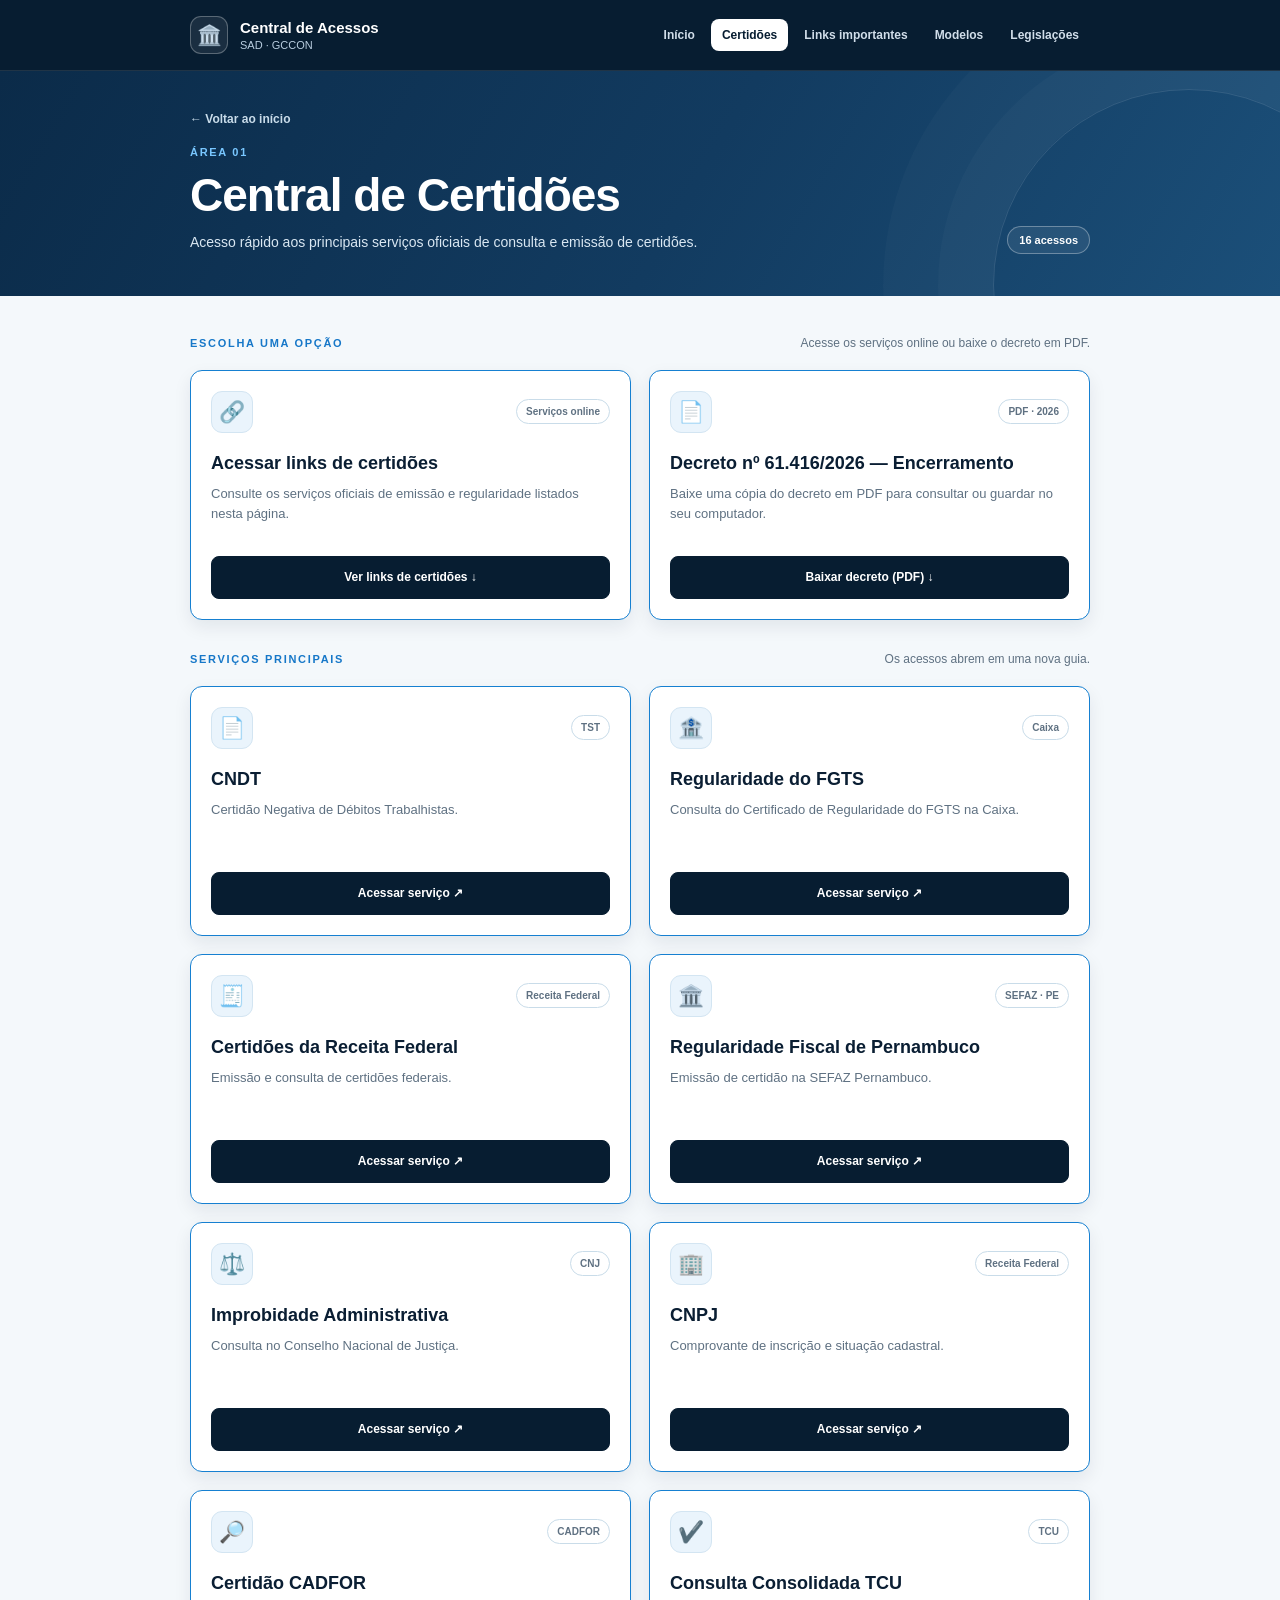
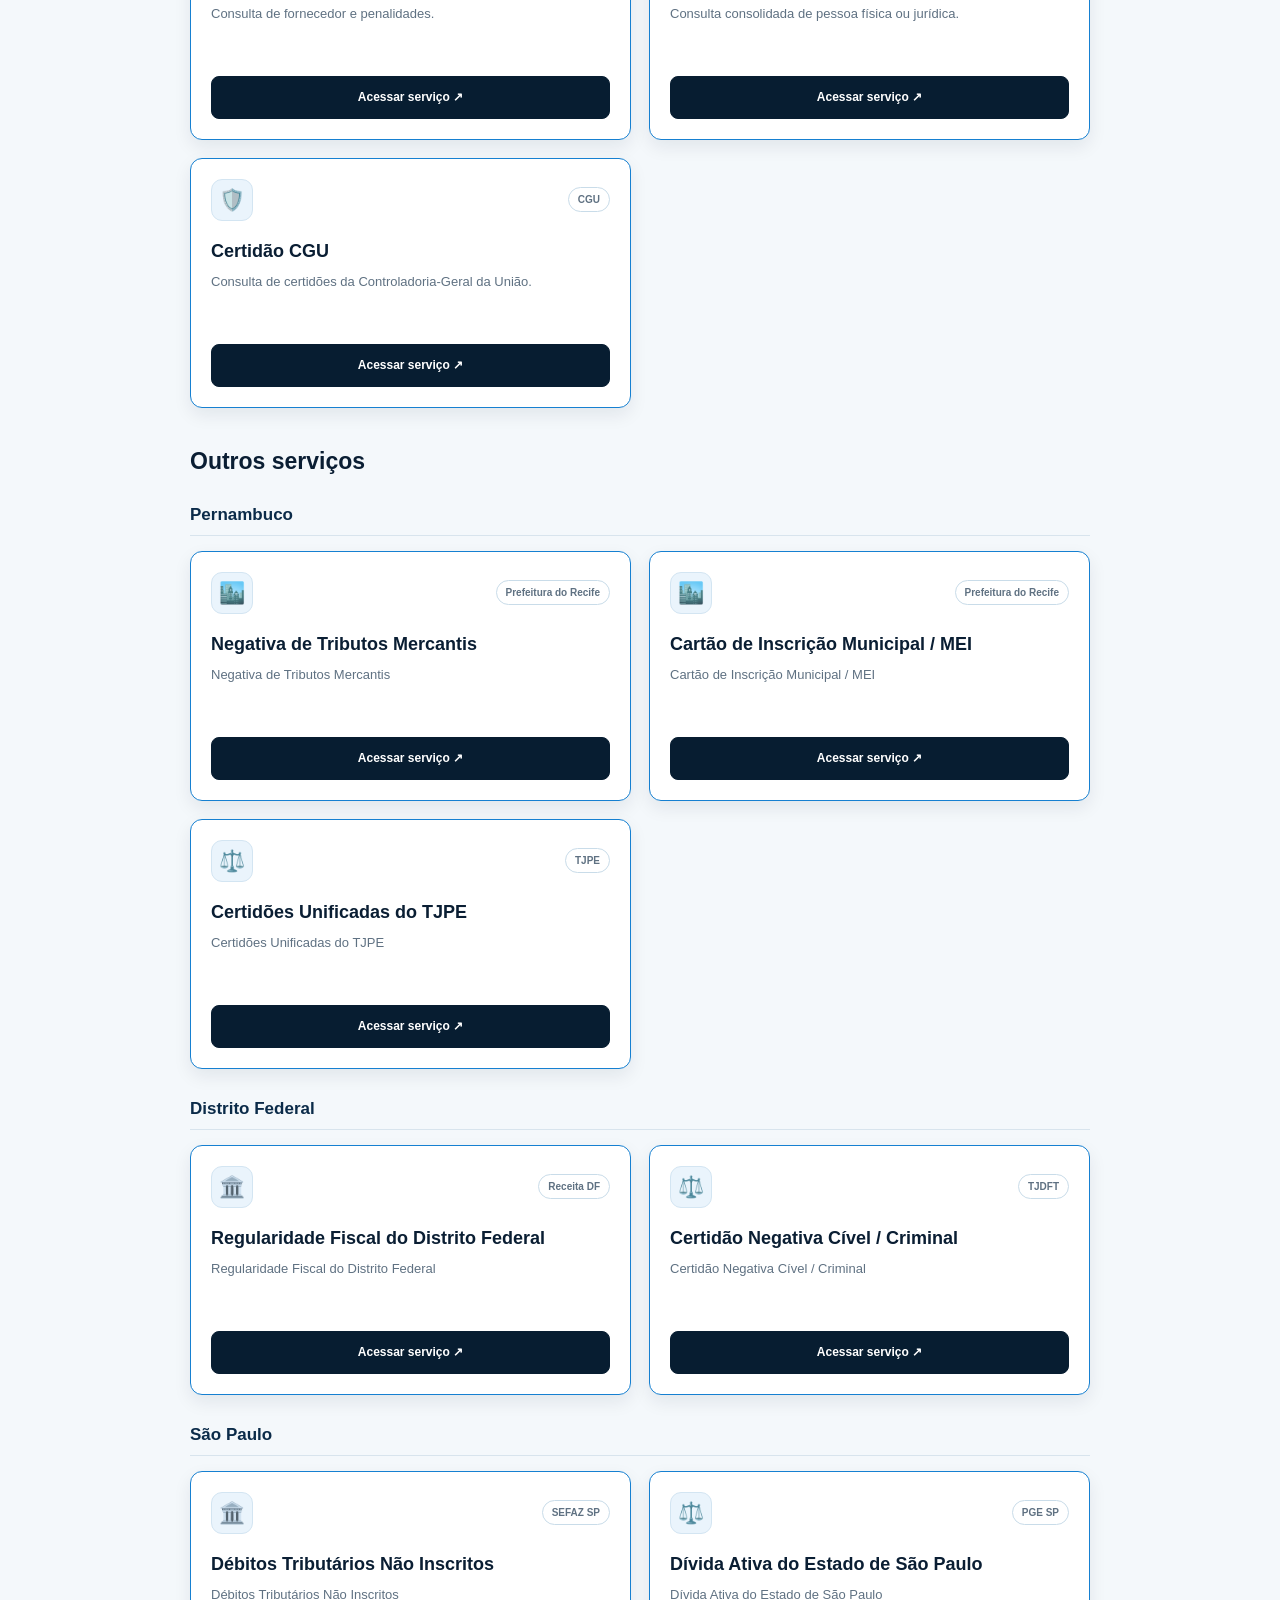
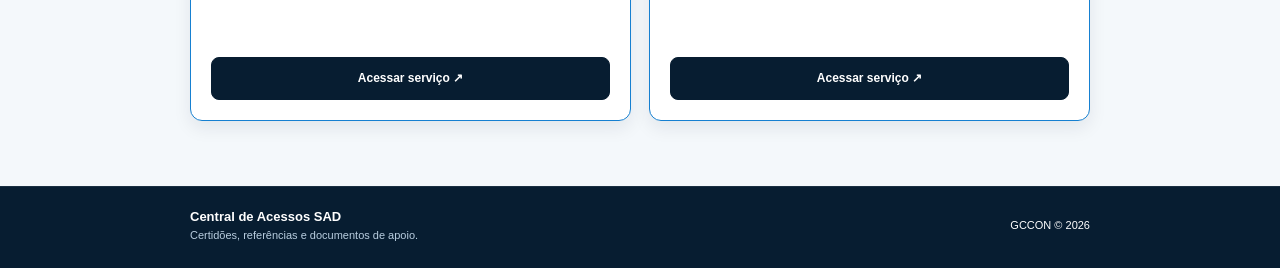
==== commit 512e2813: "Add files via upload" ====
--- a/certidoes.html
+++ b/certidoes.html
@@ -1 +1,6 @@
-<!DOCTYPE html><html lang="pt-BR"><head><meta charset="UTF-8"><meta name="viewport" content="width=device-width,initial-scale=1.0"><meta name="description" content="Central unificada de acessos SAD."><title>Central de Certidões | Central de Acessos SAD</title><link rel="stylesheet" href="style.css"></head><body><header class="site-header"><div class="page-width header-inner"><a class="brand" href="index.html"><span class="brand-icon">🏛️</span><span><strong>Central de Acessos</strong><small>SAD · GCCON</small></span></a><nav class="main-nav" aria-label="Navegação principal"><a  href="index.html">Início</a><a class="active" href="certidoes.html">Certidões</a><a  href="links-importantes.html">Links importantes</a><a  href="modelos.html">Modelos</a><a href="https://docs.google.com/document/d/1Scb9C1qWNrUcBOqOeS8YR20FiJjlI9TKXhYJh_ZN8IU/edit?tab=t.0" target="_blank" rel="noopener noreferrer">Legislações</a></nav></div></header><main><section class="page-intro"><div class="page-width"><a class="back-link" href="index.html">← Voltar ao início</a><div class="page-intro-row"><div><span class="eyebrow">Área 01</span><h1>Central de Certidões</h1><p>Acesso rápido aos principais serviços oficiais de consulta e emissão de certidões.</p></div><div class="stat">16 acessos</div></div></div></section><section class="page-width listing-section"><div class="listing-heading"><span class="eyebrow">Serviços principais</span><p>Os acessos abrem em uma nova guia.</p></div><div class="service-grid three"><article class="service-card"><div class="service-top"><span class="icon-box">📄</span><span class="category-pill">TST</span></div><div class="service-body"><h2>CNDT</h2><p>Certidão Negativa de Débitos Trabalhistas.</p></div><a class="action-button" href="https://cndt-certidao.tst.jus.br/inicio.faces" target="_blank" rel="noopener noreferrer">Acessar serviço ↗</a></article><article class="service-card"><div class="service-top"><span class="icon-box">🏦</span><span class="category-pill">Caixa</span></div><div class="service-body"><h2>Regularidade do FGTS</h2><p>Consulta do Certificado de Regularidade do FGTS na Caixa.</p></div><a class="action-button" href="https://consulta-crf.caixa.gov.br/consultacrf/pages/consultaEmpregador.jsf" target="_blank" rel="noopener noreferrer">Acessar serviço ↗</a></article><article class="service-card"><div class="service-top"><span class="icon-box">🧾</span><span class="category-pill">Receita Federal</span></div><div class="service-body"><h2>Certidões da Receita Federal</h2><p>Emissão e consulta de certidões federais.</p></div><a class="action-button" href="https://servicos.receitafederal.gov.br/servico/certidoes/#/home" target="_blank" rel="noopener noreferrer">Acessar serviço ↗</a></article><article class="service-card"><div class="service-top"><span class="icon-box">🏛️</span><span class="category-pill">SEFAZ · PE</span></div><div class="service-body"><h2>Regularidade Fiscal de Pernambuco</h2><p>Emissão de certidão na SEFAZ Pernambuco.</p></div><a class="action-button" href="https://efisco.sefaz.pe.gov.br/sfi_trb_gcc/PREmitirCertidaoRegularidadeFiscalMovel" target="_blank" rel="noopener noreferrer">Acessar serviço ↗</a></article><article class="service-card"><div class="service-top"><span class="icon-box">⚖️</span><span class="category-pill">CNJ</span></div><div class="service-body"><h2>Improbidade Administrativa</h2><p>Consulta no Conselho Nacional de Justiça.</p></div><a class="action-button" href="https://www.cnj.jus.br/improbidade_adm/consultar_requerido.php" target="_blank" rel="noopener noreferrer">Acessar serviço ↗</a></article><article class="service-card"><div class="service-top"><span class="icon-box">🏢</span><span class="category-pill">Receita Federal</span></div><div class="service-body"><h2>CNPJ</h2><p>Comprovante de inscrição e situação cadastral.</p></div><a class="action-button" href="https://solucoes.receita.fazenda.gov.br/Servicos/cnpjreva/" target="_blank" rel="noopener noreferrer">Acessar serviço ↗</a></article><article class="service-card"><div class="service-top"><span class="icon-box">🔎</span><span class="category-pill">CADFOR</span></div><div class="service-body"><h2>Certidão CADFOR</h2><p>Consulta de fornecedor e penalidades.</p></div><a class="action-button" href="https://efisco.sefaz.pe.gov.br/sfi_fin_gbp/PREmitirFornecedorPenalidade" target="_blank" rel="noopener noreferrer">Acessar serviço ↗</a></article><article class="service-card"><div class="service-top"><span class="icon-box">✔️</span><span class="category-pill">TCU</span></div><div class="service-body"><h2>Consulta Consolidada TCU</h2><p>Consulta consolidada de pessoa física ou jurídica.</p></div><a class="action-button" href="https://certidoes-apf.apps.tcu.gov.br/" target="_blank" rel="noopener noreferrer">Acessar serviço ↗</a></article><article class="service-card"><div class="service-top"><span class="icon-box">🛡️</span><span class="category-pill">CGU</span></div><div class="service-body"><h2>Certidão CGU</h2><p>Consulta de certidões da Controladoria-Geral da União.</p></div><a class="action-button" href="https://certidoes.cgu.gov.br/consulta-certidao" target="_blank" rel="noopener noreferrer">Acessar serviço ↗</a></article></div><div class="other-services"><h2>Outros serviços</h2><div class="other-group"><h3>Pernambuco</h3><div class="service-grid"><article class="service-card"><div class="service-top"><span class="icon-box">🏙️</span><span class="category-pill">Prefeitura do Recife</span></div><div class="service-body"><h2>Negativa de Tributos Mercantis</h2><p>Negativa de Tributos Mercantis</p></div><a class="action-button" href="https://portalfinancas.recife.pe.gov.br/emissaoCertidao/4" target="_blank" rel="noopener noreferrer">Acessar serviço ↗</a></article><article class="service-card"><div class="service-top"><span class="icon-box">🏙️</span><span class="category-pill">Prefeitura do Recife</span></div><div class="service-body"><h2>Cartão de Inscrição Municipal / MEI</h2><p>Cartão de Inscrição Municipal / MEI</p></div><a class="action-button" href="https://portalfinancas.recife.pe.gov.br/emissaoPJMei" target="_blank" rel="noopener noreferrer">Acessar serviço ↗</a></article><article class="service-card"><div class="service-top"><span class="icon-box">⚖️</span><span class="category-pill">TJPE</span></div><div class="service-body"><h2>Certidões Unificadas do TJPE</h2><p>Certidões Unificadas do TJPE</p></div><a class="action-button" href="https://certidoesunificadas.app.tjpe.jus.br/" target="_blank" rel="noopener noreferrer">Acessar serviço ↗</a></article></div></div><div class="other-group"><h3>Distrito Federal</h3><div class="service-grid"><article class="service-card"><div class="service-top"><span class="icon-box">🏛️</span><span class="category-pill">Receita DF</span></div><div class="service-body"><h2>Regularidade Fiscal do Distrito Federal</h2><p>Regularidade Fiscal do Distrito Federal</p></div><a class="action-button" href="https://ww1.receita.fazenda.df.gov.br/cidadao/certidoes/Certidao" target="_blank" rel="noopener noreferrer">Acessar serviço ↗</a></article><article class="service-card"><div class="service-top"><span class="icon-box">⚖️</span><span class="category-pill">TJDFT</span></div><div class="service-body"><h2>Certidão Negativa Cível / Criminal</h2><p>Certidão Negativa Cível / Criminal</p></div><a class="action-button" href="https://cnc.tjdft.jus.br/solicitacao-externa" target="_blank" rel="noopener noreferrer">Acessar serviço ↗</a></article></div></div><div class="other-group"><h3>São Paulo</h3><div class="service-grid"><article class="service-card"><div class="service-top"><span class="icon-box">🏛️</span><span class="category-pill">SEFAZ SP</span></div><div class="service-body"><h2>Débitos Tributários Não Inscritos</h2><p>Débitos Tributários Não Inscritos</p></div><a class="action-button" href="https://www10.fazenda.sp.gov.br/CertidaoNegativaDeb/Pages/EmissaoCertidaoNegativa.aspx" target="_blank" rel="noopener noreferrer">Acessar serviço ↗</a></article><article class="service-card"><div class="service-top"><span class="icon-box">⚖️</span><span class="category-pill">PGE SP</span></div><div class="service-body"><h2>Dívida Ativa do Estado de São Paulo</h2><p>Dívida Ativa do Estado de São Paulo</p></div><a class="action-button" href="https://www.dividaativa.pge.sp.gov.br/sc/loginIdpGovBr.jsf" target="_blank" rel="noopener noreferrer">Acessar serviço ↗</a></article></div></div></div></section></main><footer class="site-footer"><div class="page-width footer-inner"><div><strong>Central de Acessos SAD</strong><span>Certidões, referências e documentos de apoio.</span></div><div>GCCON © 2026</div></div></footer></body></html>+<!DOCTYPE html><html lang="pt-BR"><head><meta charset="UTF-8"><meta name="viewport" content="width=device-width,initial-scale=1.0"><meta name="description" content="Central unificada de acessos SAD."><title>Central de Certidões | Central de Acessos SAD</title><link rel="stylesheet" href="style.css"></head><body><header class="site-header"><div class="page-width header-inner"><a class="brand" href="index.html"><span class="brand-icon">🏛️</span><span><strong>Central de Acessos</strong><small>SAD · GCCON</small></span></a><nav class="main-nav" aria-label="Navegação principal"><a  href="index.html">Início</a><a class="active" href="certidoes.html">Certidões</a><a  href="links-importantes.html">Links importantes</a><a  href="modelos.html">Modelos</a><a href="https://docs.google.com/document/d/1Scb9C1qWNrUcBOqOeS8YR20FiJjlI9TKXhYJh_ZN8IU/edit?tab=t.0" target="_blank" rel="noopener noreferrer">Legislações</a></nav></div></header><main><section class="page-intro"><div class="page-width"><a class="back-link" href="index.html">← Voltar ao início</a><div class="page-intro-row"><div><span class="eyebrow">Área 01</span><h1>Central de Certidões</h1><p>Acesso rápido aos principais serviços oficiais de consulta e emissão de certidões.</p></div><div class="stat">16 acessos</div></div></div></section><section class="page-width listing-section"><div class="listing-heading"><span class="eyebrow">Escolha uma opção</span><p>Acesse os serviços online ou baixe o decreto em PDF.</p></div>
+<div class="service-grid decree-options" style="margin-bottom:32px">
+<article class="service-card"><div class="service-top"><span class="icon-box">🔗</span><span class="category-pill">Serviços online</span></div><div class="service-body"><h2>Acessar links de certidões</h2><p>Consulte os serviços oficiais de emissão e regularidade listados nesta página.</p></div><a class="action-button" href="#servicos-certidoes">Ver links de certidões ↓</a></article>
+<article class="service-card"><div class="service-top"><span class="icon-box">📄</span><span class="category-pill">PDF · 2026</span></div><div class="service-body"><h2>Decreto nº 61.416/2026 — Encerramento</h2><p>Baixe uma cópia do decreto em PDF para consultar ou guardar no seu computador.</p></div><a class="action-button" href="decreto-61416-2026-encerramento.pdf" download>Baixar decreto (PDF) ↓</a></article>
+</div>
+<div id="servicos-certidoes" class="listing-heading"><span class="eyebrow">Serviços principais</span><p>Os acessos abrem em uma nova guia.</p></div><div class="service-grid three"><article class="service-card"><div class="service-top"><span class="icon-box">📄</span><span class="category-pill">TST</span></div><div class="service-body"><h2>CNDT</h2><p>Certidão Negativa de Débitos Trabalhistas.</p></div><a class="action-button" href="https://cndt-certidao.tst.jus.br/inicio.faces" target="_blank" rel="noopener noreferrer">Acessar serviço ↗</a></article><article class="service-card"><div class="service-top"><span class="icon-box">🏦</span><span class="category-pill">Caixa</span></div><div class="service-body"><h2>Regularidade do FGTS</h2><p>Consulta do Certificado de Regularidade do FGTS na Caixa.</p></div><a class="action-button" href="https://consulta-crf.caixa.gov.br/consultacrf/pages/consultaEmpregador.jsf" target="_blank" rel="noopener noreferrer">Acessar serviço ↗</a></article><article class="service-card"><div class="service-top"><span class="icon-box">🧾</span><span class="category-pill">Receita Federal</span></div><div class="service-body"><h2>Certidões da Receita Federal</h2><p>Emissão e consulta de certidões federais.</p></div><a class="action-button" href="https://servicos.receitafederal.gov.br/servico/certidoes/#/home" target="_blank" rel="noopener noreferrer">Acessar serviço ↗</a></article><article class="service-card"><div class="service-top"><span class="icon-box">🏛️</span><span class="category-pill">SEFAZ · PE</span></div><div class="service-body"><h2>Regularidade Fiscal de Pernambuco</h2><p>Emissão de certidão na SEFAZ Pernambuco.</p></div><a class="action-button" href="https://efisco.sefaz.pe.gov.br/sfi_trb_gcc/PREmitirCertidaoRegularidadeFiscalMovel" target="_blank" rel="noopener noreferrer">Acessar serviço ↗</a></article><article class="service-card"><div class="service-top"><span class="icon-box">⚖️</span><span class="category-pill">CNJ</span></div><div class="service-body"><h2>Improbidade Administrativa</h2><p>Consulta no Conselho Nacional de Justiça.</p></div><a class="action-button" href="https://www.cnj.jus.br/improbidade_adm/consultar_requerido.php" target="_blank" rel="noopener noreferrer">Acessar serviço ↗</a></article><article class="service-card"><div class="service-top"><span class="icon-box">🏢</span><span class="category-pill">Receita Federal</span></div><div class="service-body"><h2>CNPJ</h2><p>Comprovante de inscrição e situação cadastral.</p></div><a class="action-button" href="https://solucoes.receita.fazenda.gov.br/Servicos/cnpjreva/" target="_blank" rel="noopener noreferrer">Acessar serviço ↗</a></article><article class="service-card"><div class="service-top"><span class="icon-box">🔎</span><span class="category-pill">CADFOR</span></div><div class="service-body"><h2>Certidão CADFOR</h2><p>Consulta de fornecedor e penalidades.</p></div><a class="action-button" href="https://efisco.sefaz.pe.gov.br/sfi_fin_gbp/PREmitirFornecedorPenalidade" target="_blank" rel="noopener noreferrer">Acessar serviço ↗</a></article><article class="service-card"><div class="service-top"><span class="icon-box">✔️</span><span class="category-pill">TCU</span></div><div class="service-body"><h2>Consulta Consolidada TCU</h2><p>Consulta consolidada de pessoa física ou jurídica.</p></div><a class="action-button" href="https://certidoes-apf.apps.tcu.gov.br/" target="_blank" rel="noopener noreferrer">Acessar serviço ↗</a></article><article class="service-card"><div class="service-top"><span class="icon-box">🛡️</span><span class="category-pill">CGU</span></div><div class="service-body"><h2>Certidão CGU</h2><p>Consulta de certidões da Controladoria-Geral da União.</p></div><a class="action-button" href="https://certidoes.cgu.gov.br/consulta-certidao" target="_blank" rel="noopener noreferrer">Acessar serviço ↗</a></article></div><div class="other-services"><h2>Outros serviços</h2><div class="other-group"><h3>Pernambuco</h3><div class="service-grid"><article class="service-card"><div class="service-top"><span class="icon-box">🏙️</span><span class="category-pill">Prefeitura do Recife</span></div><div class="service-body"><h2>Negativa de Tributos Mercantis</h2><p>Negativa de Tributos Mercantis</p></div><a class="action-button" href="https://portalfinancas.recife.pe.gov.br/emissaoCertidao/4" target="_blank" rel="noopener noreferrer">Acessar serviço ↗</a></article><article class="service-card"><div class="service-top"><span class="icon-box">🏙️</span><span class="category-pill">Prefeitura do Recife</span></div><div class="service-body"><h2>Cartão de Inscrição Municipal / MEI</h2><p>Cartão de Inscrição Municipal / MEI</p></div><a class="action-button" href="https://portalfinancas.recife.pe.gov.br/emissaoPJMei" target="_blank" rel="noopener noreferrer">Acessar serviço ↗</a></article><article class="service-card"><div class="service-top"><span class="icon-box">⚖️</span><span class="category-pill">TJPE</span></div><div class="service-body"><h2>Certidões Unificadas do TJPE</h2><p>Certidões Unificadas do TJPE</p></div><a class="action-button" href="https://certidoesunificadas.app.tjpe.jus.br/" target="_blank" rel="noopener noreferrer">Acessar serviço ↗</a></article></div></div><div class="other-group"><h3>Distrito Federal</h3><div class="service-grid"><article class="service-card"><div class="service-top"><span class="icon-box">🏛️</span><span class="category-pill">Receita DF</span></div><div class="service-body"><h2>Regularidade Fiscal do Distrito Federal</h2><p>Regularidade Fiscal do Distrito Federal</p></div><a class="action-button" href="https://ww1.receita.fazenda.df.gov.br/cidadao/certidoes/Certidao" target="_blank" rel="noopener noreferrer">Acessar serviço ↗</a></article><article class="service-card"><div class="service-top"><span class="icon-box">⚖️</span><span class="category-pill">TJDFT</span></div><div class="service-body"><h2>Certidão Negativa Cível / Criminal</h2><p>Certidão Negativa Cível / Criminal</p></div><a class="action-button" href="https://cnc.tjdft.jus.br/solicitacao-externa" target="_blank" rel="noopener noreferrer">Acessar serviço ↗</a></article></div></div><div class="other-group"><h3>São Paulo</h3><div class="service-grid"><article class="service-card"><div class="service-top"><span class="icon-box">🏛️</span><span class="category-pill">SEFAZ SP</span></div><div class="service-body"><h2>Débitos Tributários Não Inscritos</h2><p>Débitos Tributários Não Inscritos</p></div><a class="action-button" href="https://www10.fazenda.sp.gov.br/CertidaoNegativaDeb/Pages/EmissaoCertidaoNegativa.aspx" target="_blank" rel="noopener noreferrer">Acessar serviço ↗</a></article><article class="service-card"><div class="service-top"><span class="icon-box">⚖️</span><span class="category-pill">PGE SP</span></div><div class="service-body"><h2>Dívida Ativa do Estado de São Paulo</h2><p>Dívida Ativa do Estado de São Paulo</p></div><a class="action-button" href="https://www.dividaativa.pge.sp.gov.br/sc/loginIdpGovBr.jsf" target="_blank" rel="noopener noreferrer">Acessar serviço ↗</a></article></div></div></div></section></main><footer class="site-footer"><div class="page-width footer-inner"><div><strong>Central de Acessos SAD</strong><span>Certidões, referências e documentos de apoio.</span></div><div>GCCON © 2026</div></div></footer></body></html>
--- a/style.css
+++ b/style.css
@@ -45,9 +45,9 @@
 .page-intro p{max-width:620px;color:#d9e7f2;font-size:14px;line-height:1.55}
 .stat{padding:7px 11px;border:1px solid rgba(255,255,255,.32);border-radius:999px;background:rgba(255,255,255,.07);color:#fff;font-size:11px;font-weight:700;white-space:nowrap}
 
-/* Home cards: same 3-card structure */
+/* Home cards: 4-card structure */
 .home-content{width:min(900px,calc(100% - 40px));margin:40px auto 65px;padding:0}
-.project-grid{display:grid;grid-template-columns:repeat(3,minmax(0,1fr));gap:18px}
+.project-grid{display:grid;grid-template-columns:repeat(4,minmax(0,1fr));gap:16px}
 .project-card{min-height:270px;padding:20px;display:flex;flex-direction:column;border-left:5px solid var(--border);border-top:1px solid #e3edf4;border-right:1px solid #e3edf4;border-bottom:1px solid #e3edf4;border-radius:12px;background:#fff;box-shadow:0 7px 18px rgba(7,29,49,.10);transition:.2s}
 .project-card:hover{transform:translateY(-4px);box-shadow:0 13px 28px rgba(7,29,49,.16)}
 .project-top{display:flex;align-items:center;justify-content:space-between;gap:18px}.project-number{color:#8999a8;font-size:10px;font-weight:700}.icon-box{width:42px;height:42px;display:grid;place-items:center;flex-shrink:0;border:1px solid #d3e5f2;border-radius:11px;background:var(--blue-soft);font-size:21px}
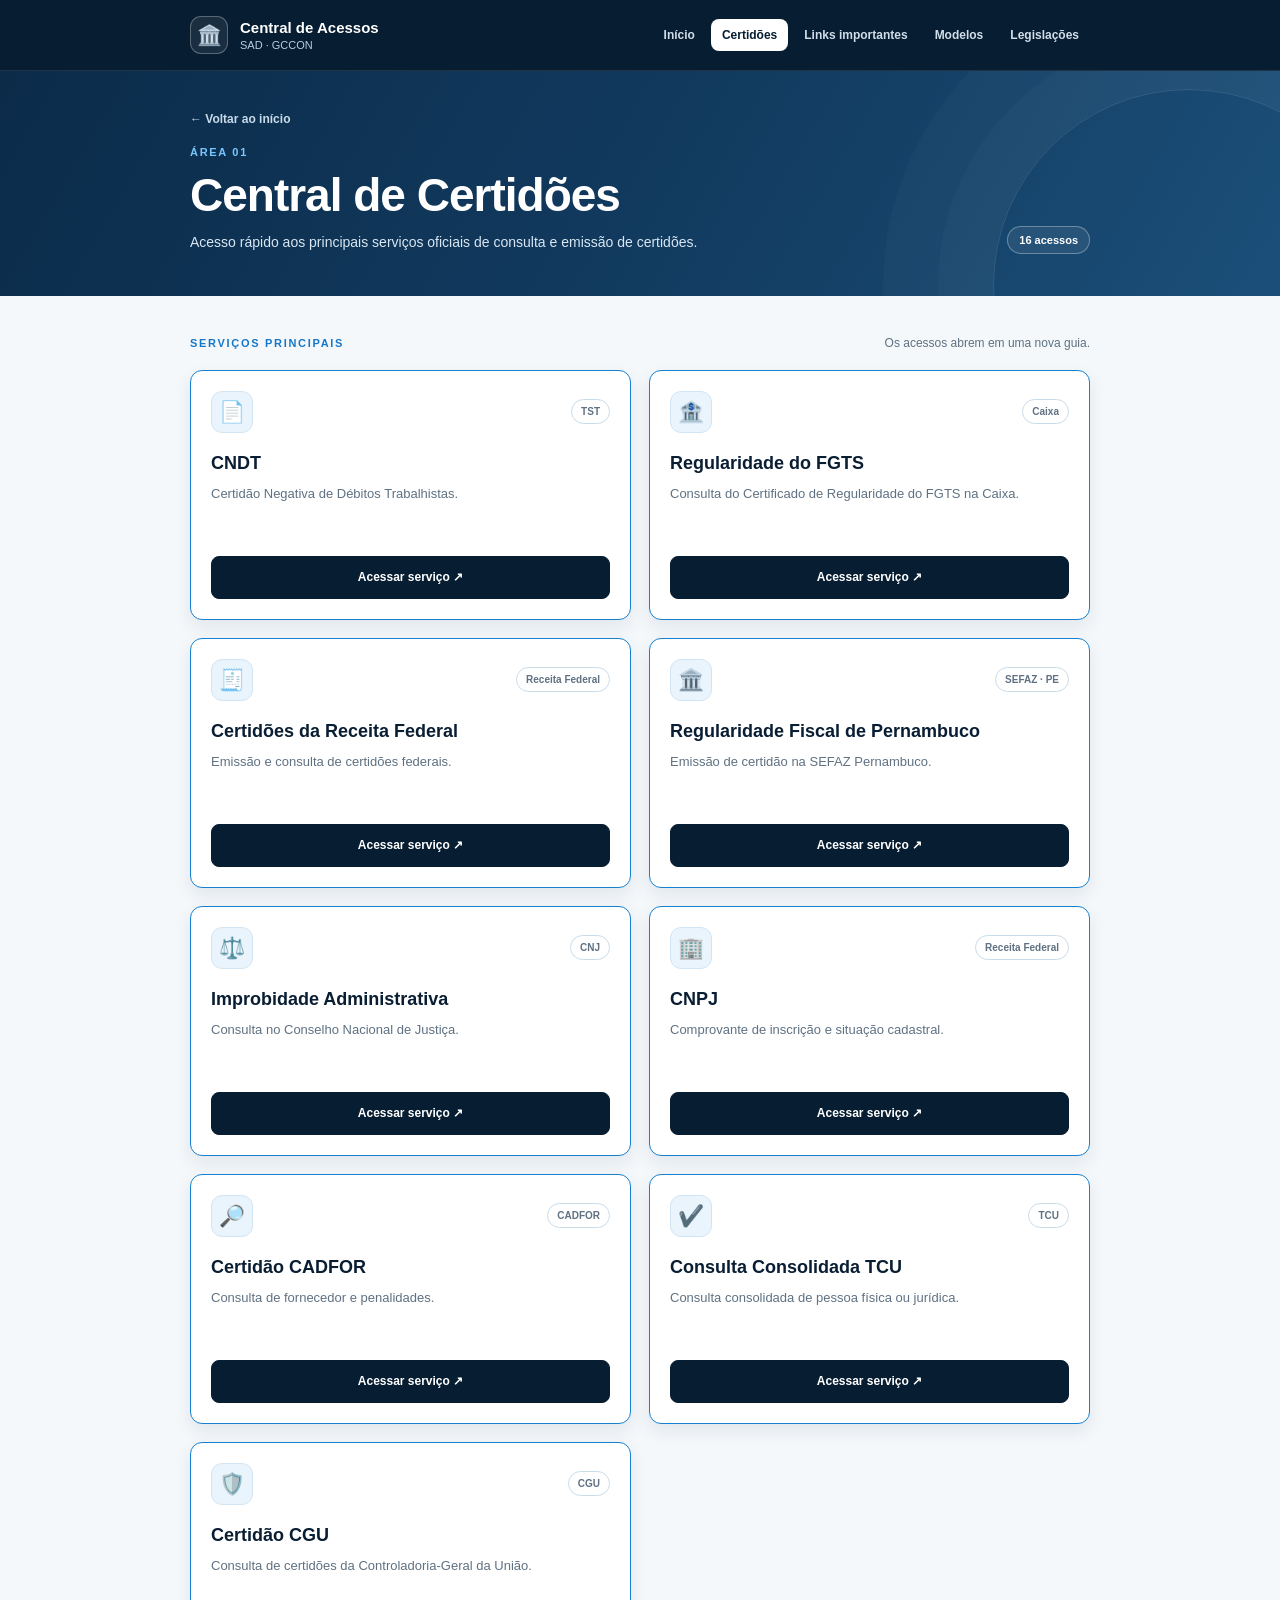
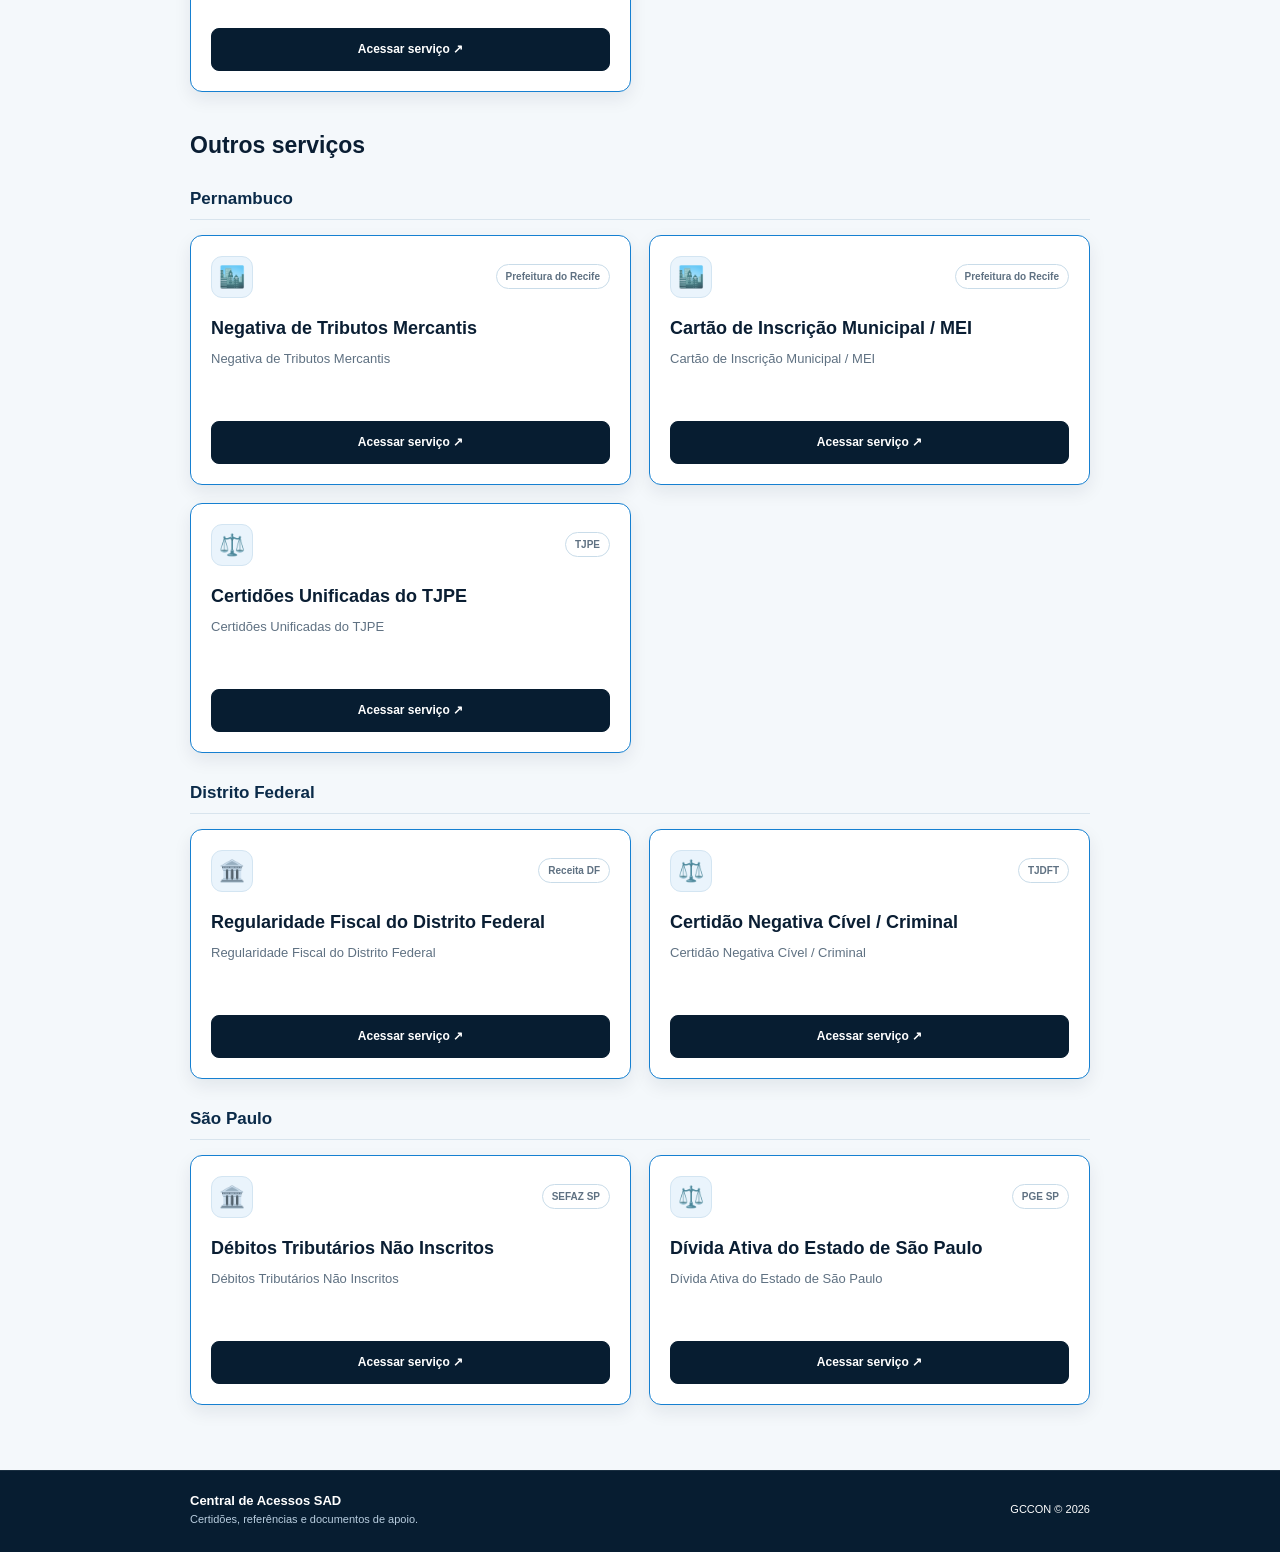
==== commit 3a043ef9: "Add files via upload" ====
--- a/certidoes.html
+++ b/certidoes.html
@@ -1,6 +1 @@
-<!DOCTYPE html><html lang="pt-BR"><head><meta charset="UTF-8"><meta name="viewport" content="width=device-width,initial-scale=1.0"><meta name="description" content="Central unificada de acessos SAD."><title>Central de Certidões | Central de Acessos SAD</title><link rel="stylesheet" href="style.css"></head><body><header class="site-header"><div class="page-width header-inner"><a class="brand" href="index.html"><span class="brand-icon">🏛️</span><span><strong>Central de Acessos</strong><small>SAD · GCCON</small></span></a><nav class="main-nav" aria-label="Navegação principal"><a  href="index.html">Início</a><a class="active" href="certidoes.html">Certidões</a><a  href="links-importantes.html">Links importantes</a><a  href="modelos.html">Modelos</a><a href="https://docs.google.com/document/d/1Scb9C1qWNrUcBOqOeS8YR20FiJjlI9TKXhYJh_ZN8IU/edit?tab=t.0" target="_blank" rel="noopener noreferrer">Legislações</a></nav></div></header><main><section class="page-intro"><div class="page-width"><a class="back-link" href="index.html">← Voltar ao início</a><div class="page-intro-row"><div><span class="eyebrow">Área 01</span><h1>Central de Certidões</h1><p>Acesso rápido aos principais serviços oficiais de consulta e emissão de certidões.</p></div><div class="stat">16 acessos</div></div></div></section><section class="page-width listing-section"><div class="listing-heading"><span class="eyebrow">Escolha uma opção</span><p>Acesse os serviços online ou baixe o decreto em PDF.</p></div>
-<div class="service-grid decree-options" style="margin-bottom:32px">
-<article class="service-card"><div class="service-top"><span class="icon-box">🔗</span><span class="category-pill">Serviços online</span></div><div class="service-body"><h2>Acessar links de certidões</h2><p>Consulte os serviços oficiais de emissão e regularidade listados nesta página.</p></div><a class="action-button" href="#servicos-certidoes">Ver links de certidões ↓</a></article>
-<article class="service-card"><div class="service-top"><span class="icon-box">📄</span><span class="category-pill">PDF · 2026</span></div><div class="service-body"><h2>Decreto nº 61.416/2026 — Encerramento</h2><p>Baixe uma cópia do decreto em PDF para consultar ou guardar no seu computador.</p></div><a class="action-button" href="decreto-61416-2026-encerramento.pdf" download>Baixar decreto (PDF) ↓</a></article>
-</div>
-<div id="servicos-certidoes" class="listing-heading"><span class="eyebrow">Serviços principais</span><p>Os acessos abrem em uma nova guia.</p></div><div class="service-grid three"><article class="service-card"><div class="service-top"><span class="icon-box">📄</span><span class="category-pill">TST</span></div><div class="service-body"><h2>CNDT</h2><p>Certidão Negativa de Débitos Trabalhistas.</p></div><a class="action-button" href="https://cndt-certidao.tst.jus.br/inicio.faces" target="_blank" rel="noopener noreferrer">Acessar serviço ↗</a></article><article class="service-card"><div class="service-top"><span class="icon-box">🏦</span><span class="category-pill">Caixa</span></div><div class="service-body"><h2>Regularidade do FGTS</h2><p>Consulta do Certificado de Regularidade do FGTS na Caixa.</p></div><a class="action-button" href="https://consulta-crf.caixa.gov.br/consultacrf/pages/consultaEmpregador.jsf" target="_blank" rel="noopener noreferrer">Acessar serviço ↗</a></article><article class="service-card"><div class="service-top"><span class="icon-box">🧾</span><span class="category-pill">Receita Federal</span></div><div class="service-body"><h2>Certidões da Receita Federal</h2><p>Emissão e consulta de certidões federais.</p></div><a class="action-button" href="https://servicos.receitafederal.gov.br/servico/certidoes/#/home" target="_blank" rel="noopener noreferrer">Acessar serviço ↗</a></article><article class="service-card"><div class="service-top"><span class="icon-box">🏛️</span><span class="category-pill">SEFAZ · PE</span></div><div class="service-body"><h2>Regularidade Fiscal de Pernambuco</h2><p>Emissão de certidão na SEFAZ Pernambuco.</p></div><a class="action-button" href="https://efisco.sefaz.pe.gov.br/sfi_trb_gcc/PREmitirCertidaoRegularidadeFiscalMovel" target="_blank" rel="noopener noreferrer">Acessar serviço ↗</a></article><article class="service-card"><div class="service-top"><span class="icon-box">⚖️</span><span class="category-pill">CNJ</span></div><div class="service-body"><h2>Improbidade Administrativa</h2><p>Consulta no Conselho Nacional de Justiça.</p></div><a class="action-button" href="https://www.cnj.jus.br/improbidade_adm/consultar_requerido.php" target="_blank" rel="noopener noreferrer">Acessar serviço ↗</a></article><article class="service-card"><div class="service-top"><span class="icon-box">🏢</span><span class="category-pill">Receita Federal</span></div><div class="service-body"><h2>CNPJ</h2><p>Comprovante de inscrição e situação cadastral.</p></div><a class="action-button" href="https://solucoes.receita.fazenda.gov.br/Servicos/cnpjreva/" target="_blank" rel="noopener noreferrer">Acessar serviço ↗</a></article><article class="service-card"><div class="service-top"><span class="icon-box">🔎</span><span class="category-pill">CADFOR</span></div><div class="service-body"><h2>Certidão CADFOR</h2><p>Consulta de fornecedor e penalidades.</p></div><a class="action-button" href="https://efisco.sefaz.pe.gov.br/sfi_fin_gbp/PREmitirFornecedorPenalidade" target="_blank" rel="noopener noreferrer">Acessar serviço ↗</a></article><article class="service-card"><div class="service-top"><span class="icon-box">✔️</span><span class="category-pill">TCU</span></div><div class="service-body"><h2>Consulta Consolidada TCU</h2><p>Consulta consolidada de pessoa física ou jurídica.</p></div><a class="action-button" href="https://certidoes-apf.apps.tcu.gov.br/" target="_blank" rel="noopener noreferrer">Acessar serviço ↗</a></article><article class="service-card"><div class="service-top"><span class="icon-box">🛡️</span><span class="category-pill">CGU</span></div><div class="service-body"><h2>Certidão CGU</h2><p>Consulta de certidões da Controladoria-Geral da União.</p></div><a class="action-button" href="https://certidoes.cgu.gov.br/consulta-certidao" target="_blank" rel="noopener noreferrer">Acessar serviço ↗</a></article></div><div class="other-services"><h2>Outros serviços</h2><div class="other-group"><h3>Pernambuco</h3><div class="service-grid"><article class="service-card"><div class="service-top"><span class="icon-box">🏙️</span><span class="category-pill">Prefeitura do Recife</span></div><div class="service-body"><h2>Negativa de Tributos Mercantis</h2><p>Negativa de Tributos Mercantis</p></div><a class="action-button" href="https://portalfinancas.recife.pe.gov.br/emissaoCertidao/4" target="_blank" rel="noopener noreferrer">Acessar serviço ↗</a></article><article class="service-card"><div class="service-top"><span class="icon-box">🏙️</span><span class="category-pill">Prefeitura do Recife</span></div><div class="service-body"><h2>Cartão de Inscrição Municipal / MEI</h2><p>Cartão de Inscrição Municipal / MEI</p></div><a class="action-button" href="https://portalfinancas.recife.pe.gov.br/emissaoPJMei" target="_blank" rel="noopener noreferrer">Acessar serviço ↗</a></article><article class="service-card"><div class="service-top"><span class="icon-box">⚖️</span><span class="category-pill">TJPE</span></div><div class="service-body"><h2>Certidões Unificadas do TJPE</h2><p>Certidões Unificadas do TJPE</p></div><a class="action-button" href="https://certidoesunificadas.app.tjpe.jus.br/" target="_blank" rel="noopener noreferrer">Acessar serviço ↗</a></article></div></div><div class="other-group"><h3>Distrito Federal</h3><div class="service-grid"><article class="service-card"><div class="service-top"><span class="icon-box">🏛️</span><span class="category-pill">Receita DF</span></div><div class="service-body"><h2>Regularidade Fiscal do Distrito Federal</h2><p>Regularidade Fiscal do Distrito Federal</p></div><a class="action-button" href="https://ww1.receita.fazenda.df.gov.br/cidadao/certidoes/Certidao" target="_blank" rel="noopener noreferrer">Acessar serviço ↗</a></article><article class="service-card"><div class="service-top"><span class="icon-box">⚖️</span><span class="category-pill">TJDFT</span></div><div class="service-body"><h2>Certidão Negativa Cível / Criminal</h2><p>Certidão Negativa Cível / Criminal</p></div><a class="action-button" href="https://cnc.tjdft.jus.br/solicitacao-externa" target="_blank" rel="noopener noreferrer">Acessar serviço ↗</a></article></div></div><div class="other-group"><h3>São Paulo</h3><div class="service-grid"><article class="service-card"><div class="service-top"><span class="icon-box">🏛️</span><span class="category-pill">SEFAZ SP</span></div><div class="service-body"><h2>Débitos Tributários Não Inscritos</h2><p>Débitos Tributários Não Inscritos</p></div><a class="action-button" href="https://www10.fazenda.sp.gov.br/CertidaoNegativaDeb/Pages/EmissaoCertidaoNegativa.aspx" target="_blank" rel="noopener noreferrer">Acessar serviço ↗</a></article><article class="service-card"><div class="service-top"><span class="icon-box">⚖️</span><span class="category-pill">PGE SP</span></div><div class="service-body"><h2>Dívida Ativa do Estado de São Paulo</h2><p>Dívida Ativa do Estado de São Paulo</p></div><a class="action-button" href="https://www.dividaativa.pge.sp.gov.br/sc/loginIdpGovBr.jsf" target="_blank" rel="noopener noreferrer">Acessar serviço ↗</a></article></div></div></div></section></main><footer class="site-footer"><div class="page-width footer-inner"><div><strong>Central de Acessos SAD</strong><span>Certidões, referências e documentos de apoio.</span></div><div>GCCON © 2026</div></div></footer></body></html>+<!DOCTYPE html><html lang="pt-BR"><head><meta charset="UTF-8"><meta name="viewport" content="width=device-width,initial-scale=1.0"><meta name="description" content="Central unificada de acessos SAD."><title>Central de Certidões | Central de Acessos SAD</title><link rel="stylesheet" href="style.css"></head><body><header class="site-header"><div class="page-width header-inner"><a class="brand" href="index.html"><span class="brand-icon">🏛️</span><span><strong>Central de Acessos</strong><small>SAD · GCCON</small></span></a><nav class="main-nav" aria-label="Navegação principal"><a  href="index.html">Início</a><a class="active" href="certidoes.html">Certidões</a><a  href="links-importantes.html">Links importantes</a><a  href="modelos.html">Modelos</a><a href="legislacoes.html">Legislações</a></nav></div></header><main><section class="page-intro"><div class="page-width"><a class="back-link" href="index.html">← Voltar ao início</a><div class="page-intro-row"><div><span class="eyebrow">Área 01</span><h1>Central de Certidões</h1><p>Acesso rápido aos principais serviços oficiais de consulta e emissão de certidões.</p></div><div class="stat">16 acessos</div></div></div></section><section class="page-width listing-section"><div class="listing-heading"><span class="eyebrow">Serviços principais</span><p>Os acessos abrem em uma nova guia.</p></div><div class="service-grid three"><article class="service-card"><div class="service-top"><span class="icon-box">📄</span><span class="category-pill">TST</span></div><div class="service-body"><h2>CNDT</h2><p>Certidão Negativa de Débitos Trabalhistas.</p></div><a class="action-button" href="https://cndt-certidao.tst.jus.br/inicio.faces" target="_blank" rel="noopener noreferrer">Acessar serviço ↗</a></article><article class="service-card"><div class="service-top"><span class="icon-box">🏦</span><span class="category-pill">Caixa</span></div><div class="service-body"><h2>Regularidade do FGTS</h2><p>Consulta do Certificado de Regularidade do FGTS na Caixa.</p></div><a class="action-button" href="https://consulta-crf.caixa.gov.br/consultacrf/pages/consultaEmpregador.jsf" target="_blank" rel="noopener noreferrer">Acessar serviço ↗</a></article><article class="service-card"><div class="service-top"><span class="icon-box">🧾</span><span class="category-pill">Receita Federal</span></div><div class="service-body"><h2>Certidões da Receita Federal</h2><p>Emissão e consulta de certidões federais.</p></div><a class="action-button" href="https://servicos.receitafederal.gov.br/servico/certidoes/#/home" target="_blank" rel="noopener noreferrer">Acessar serviço ↗</a></article><article class="service-card"><div class="service-top"><span class="icon-box">🏛️</span><span class="category-pill">SEFAZ · PE</span></div><div class="service-body"><h2>Regularidade Fiscal de Pernambuco</h2><p>Emissão de certidão na SEFAZ Pernambuco.</p></div><a class="action-button" href="https://efisco.sefaz.pe.gov.br/sfi_trb_gcc/PREmitirCertidaoRegularidadeFiscalMovel" target="_blank" rel="noopener noreferrer">Acessar serviço ↗</a></article><article class="service-card"><div class="service-top"><span class="icon-box">⚖️</span><span class="category-pill">CNJ</span></div><div class="service-body"><h2>Improbidade Administrativa</h2><p>Consulta no Conselho Nacional de Justiça.</p></div><a class="action-button" href="https://www.cnj.jus.br/improbidade_adm/consultar_requerido.php" target="_blank" rel="noopener noreferrer">Acessar serviço ↗</a></article><article class="service-card"><div class="service-top"><span class="icon-box">🏢</span><span class="category-pill">Receita Federal</span></div><div class="service-body"><h2>CNPJ</h2><p>Comprovante de inscrição e situação cadastral.</p></div><a class="action-button" href="https://solucoes.receita.fazenda.gov.br/Servicos/cnpjreva/" target="_blank" rel="noopener noreferrer">Acessar serviço ↗</a></article><article class="service-card"><div class="service-top"><span class="icon-box">🔎</span><span class="category-pill">CADFOR</span></div><div class="service-body"><h2>Certidão CADFOR</h2><p>Consulta de fornecedor e penalidades.</p></div><a class="action-button" href="https://efisco.sefaz.pe.gov.br/sfi_fin_gbp/PREmitirFornecedorPenalidade" target="_blank" rel="noopener noreferrer">Acessar serviço ↗</a></article><article class="service-card"><div class="service-top"><span class="icon-box">✔️</span><span class="category-pill">TCU</span></div><div class="service-body"><h2>Consulta Consolidada TCU</h2><p>Consulta consolidada de pessoa física ou jurídica.</p></div><a class="action-button" href="https://certidoes-apf.apps.tcu.gov.br/" target="_blank" rel="noopener noreferrer">Acessar serviço ↗</a></article><article class="service-card"><div class="service-top"><span class="icon-box">🛡️</span><span class="category-pill">CGU</span></div><div class="service-body"><h2>Certidão CGU</h2><p>Consulta de certidões da Controladoria-Geral da União.</p></div><a class="action-button" href="https://certidoes.cgu.gov.br/consulta-certidao" target="_blank" rel="noopener noreferrer">Acessar serviço ↗</a></article></div><div class="other-services"><h2>Outros serviços</h2><div class="other-group"><h3>Pernambuco</h3><div class="service-grid"><article class="service-card"><div class="service-top"><span class="icon-box">🏙️</span><span class="category-pill">Prefeitura do Recife</span></div><div class="service-body"><h2>Negativa de Tributos Mercantis</h2><p>Negativa de Tributos Mercantis</p></div><a class="action-button" href="https://portalfinancas.recife.pe.gov.br/emissaoCertidao/4" target="_blank" rel="noopener noreferrer">Acessar serviço ↗</a></article><article class="service-card"><div class="service-top"><span class="icon-box">🏙️</span><span class="category-pill">Prefeitura do Recife</span></div><div class="service-body"><h2>Cartão de Inscrição Municipal / MEI</h2><p>Cartão de Inscrição Municipal / MEI</p></div><a class="action-button" href="https://portalfinancas.recife.pe.gov.br/emissaoPJMei" target="_blank" rel="noopener noreferrer">Acessar serviço ↗</a></article><article class="service-card"><div class="service-top"><span class="icon-box">⚖️</span><span class="category-pill">TJPE</span></div><div class="service-body"><h2>Certidões Unificadas do TJPE</h2><p>Certidões Unificadas do TJPE</p></div><a class="action-button" href="https://certidoesunificadas.app.tjpe.jus.br/" target="_blank" rel="noopener noreferrer">Acessar serviço ↗</a></article></div></div><div class="other-group"><h3>Distrito Federal</h3><div class="service-grid"><article class="service-card"><div class="service-top"><span class="icon-box">🏛️</span><span class="category-pill">Receita DF</span></div><div class="service-body"><h2>Regularidade Fiscal do Distrito Federal</h2><p>Regularidade Fiscal do Distrito Federal</p></div><a class="action-button" href="https://ww1.receita.fazenda.df.gov.br/cidadao/certidoes/Certidao" target="_blank" rel="noopener noreferrer">Acessar serviço ↗</a></article><article class="service-card"><div class="service-top"><span class="icon-box">⚖️</span><span class="category-pill">TJDFT</span></div><div class="service-body"><h2>Certidão Negativa Cível / Criminal</h2><p>Certidão Negativa Cível / Criminal</p></div><a class="action-button" href="https://cnc.tjdft.jus.br/solicitacao-externa" target="_blank" rel="noopener noreferrer">Acessar serviço ↗</a></article></div></div><div class="other-group"><h3>São Paulo</h3><div class="service-grid"><article class="service-card"><div class="service-top"><span class="icon-box">🏛️</span><span class="category-pill">SEFAZ SP</span></div><div class="service-body"><h2>Débitos Tributários Não Inscritos</h2><p>Débitos Tributários Não Inscritos</p></div><a class="action-button" href="https://www10.fazenda.sp.gov.br/CertidaoNegativaDeb/Pages/EmissaoCertidaoNegativa.aspx" target="_blank" rel="noopener noreferrer">Acessar serviço ↗</a></article><article class="service-card"><div class="service-top"><span class="icon-box">⚖️</span><span class="category-pill">PGE SP</span></div><div class="service-body"><h2>Dívida Ativa do Estado de São Paulo</h2><p>Dívida Ativa do Estado de São Paulo</p></div><a class="action-button" href="https://www.dividaativa.pge.sp.gov.br/sc/loginIdpGovBr.jsf" target="_blank" rel="noopener noreferrer">Acessar serviço ↗</a></article></div></div></div></section></main><footer class="site-footer"><div class="page-width footer-inner"><div><strong>Central de Acessos SAD</strong><span>Certidões, referências e documentos de apoio.</span></div><div>GCCON © 2026</div></div></footer></body></html>
